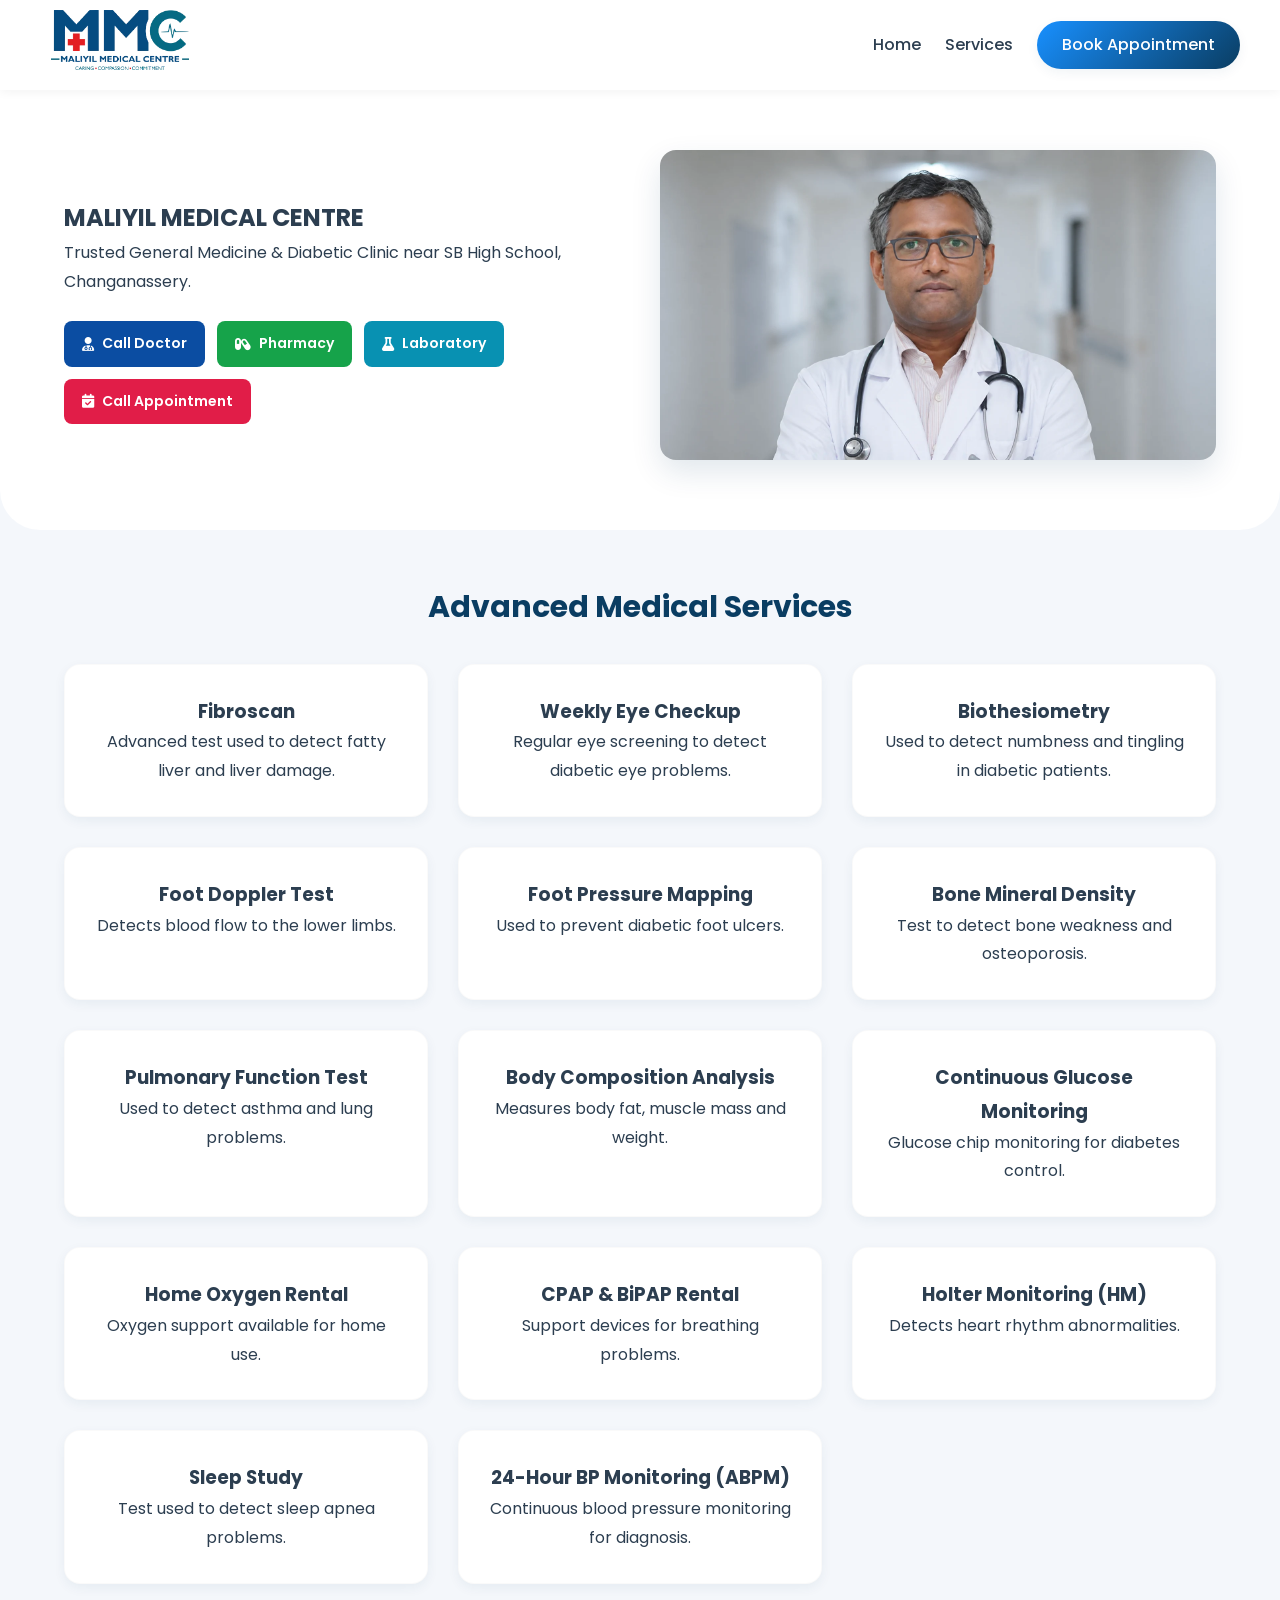
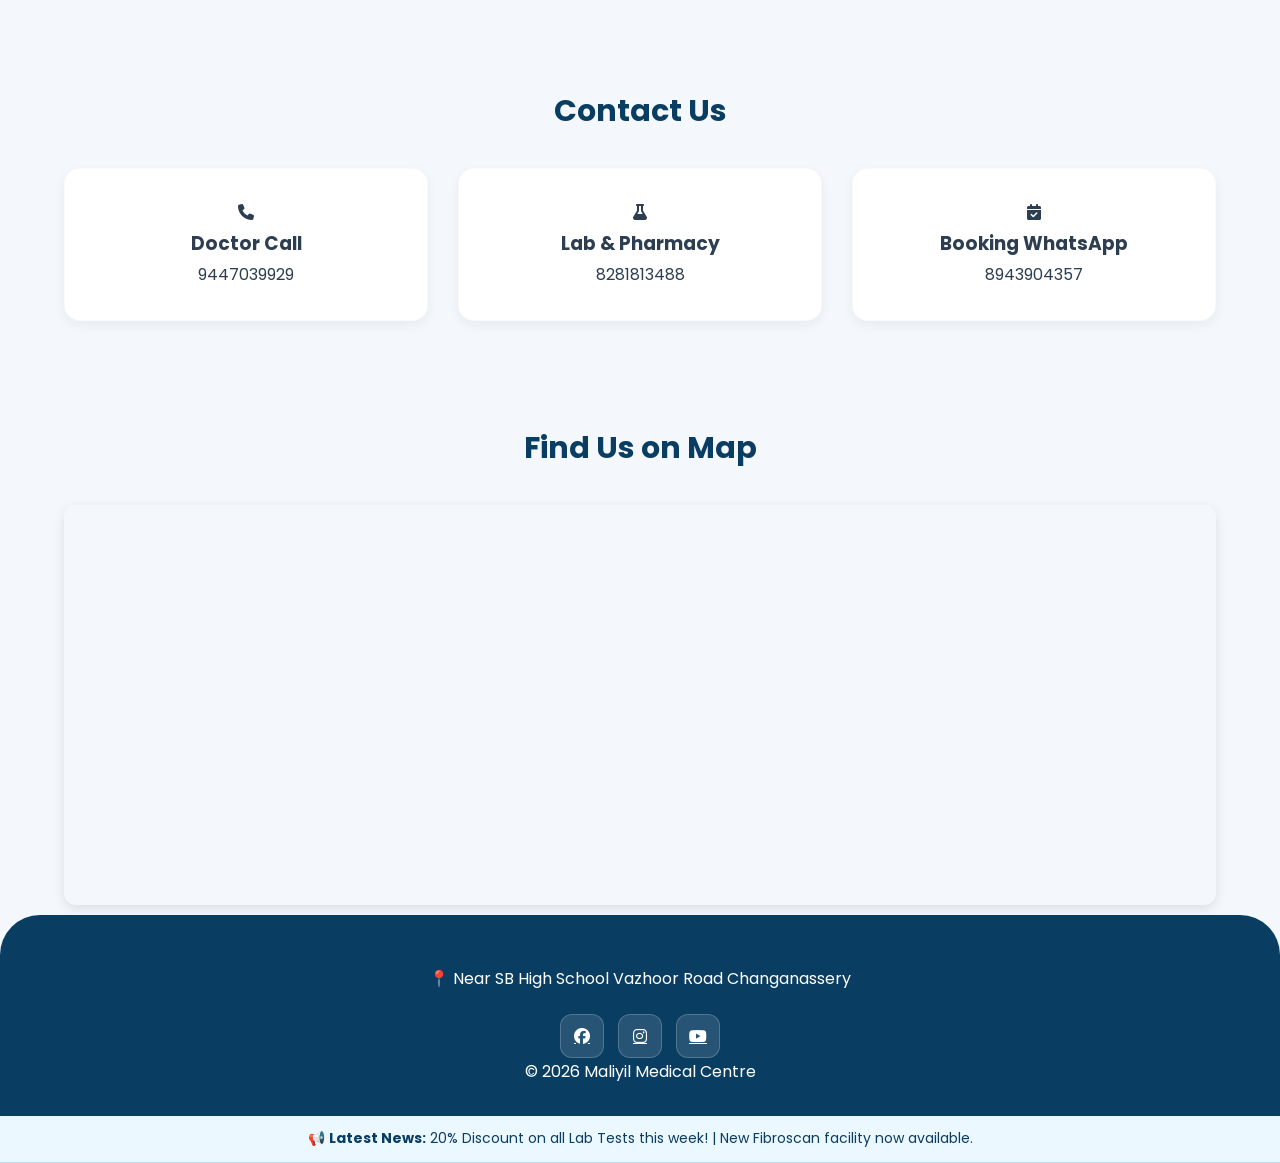
==== dev/index.html @ f308ebd1 "Deploy dev to gh-pages [skip ci]" ====
<!DOCTYPE html>
<html lang="en">

<head>

  <meta charset="UTF-8">
  <meta name="viewport" content="width=device-width, initial-scale=1.0">

  <title>Maliyil Medical Centre | Trusted Healthcare in Changanassery</title>
  <meta name="description"
    content="Maliyil Medical Centre in Changanassery offers expert medical treatments, advanced laboratory services, and a 24/7 pharmacy. Quality healthcare since 1991.">
  <meta name="keywords"
    content="Maliyil Medical Centre, Hospital in Changanassery, Lab services Kottayam, 24/7 Pharmacy Kerala, Medical clinic">

  <meta property="og:type" content="website">
  <meta property="og:url" content="https://maliyilmed.in/">
  <meta property="og:title" content="Maliyil Medical Centre | Trusted Healthcare">
  <meta property="og:description"
    content="Expert medical care, advanced lab, and 24/7 pharmacy services at Maliyil Medical Centre, Changanassery.">
  <meta property="og:image" content="https://maliyilmed.in/images/og-image.jpg">
  <link rel="stylesheet" href="style.css">

  <link href="https://fonts.googleapis.com/css2?family=Poppins:wght@300;400;500;600;700&display=swap" rel="stylesheet">

  <link rel="stylesheet" href="https://cdnjs.cloudflare.com/ajax/libs/font-awesome/6.5.0/css/all.min.css">
  <link rel="icon" type="image/png" href="images/favicon.png">
</head>

<body>

  <!-- HEADER -->

  <header class="header">

    <div class="container header-container">

      <!-- LOGO -->

      <div class="logo">
        <img src="images/logo.webp" alt="Maliyil Medical Centre" width="160" height="60">
      </div>

      <!-- MOBILE MENU BUTTON -->

      <div class="menu-toggle" id="menu-toggle">

        <i class="fa-solid fa-bars"></i>

      </div>

      <!-- NAVIGATION -->

      <nav class="nav" id="nav-menu">

        <a href="index.html">Home</a>

        <a href="services.html">Services</a>

        <a href="contact.html" class="btn-main">
          Book Appointment
        </a>

      </nav>

    </div>

  </header>



  <!-- HERO SECTION -->

  <section class="hero">

    <div class="container hero-grid">

      <div>

        <h1>
          MALIYIL MEDICAL CENTRE
        </h1>

        <p>
          Trusted General Medicine & Diabetic Clinic
          near SB High School, Changanassery.
        </p>

        <div class="hero-buttons">

          <a href="tel:9447039929" class="call-btn doctor">
            <i class="fa-solid fa-user-doctor"></i>
            Call Doctor
          </a>

          <a href="tel:8281813488" class="call-btn pharmacy">
            <i class="fa-solid fa-capsules"></i>
            Pharmacy
          </a>

          <a href="tel:8281813488" class="call-btn lab">
            <i class="fa-solid fa-flask"></i>
            Laboratory
          </a>

          <a href="tel:8943904357" class="call-btn appointment">

            <i class="fa-solid fa-calendar-check"></i>
            Call Appointment

          </a>


        </div>

      </div>

      <div>

        <img src="images/doctor.webp" alt="Doctor Consultation">

      </div>

    </div>

  </section>



  <!-- TITLE -->

  <section class="services">

    <div class="container">

      <h2 class="section-title">

        Advanced Medical Services

      </h2>



      <div class="services-grid">

        <!-- Fibroscan -->

        <div class="service-card">

          <h3>Fibroscan</h3>

          <p>

            Advanced test used to detect
            fatty liver and liver damage.

          </p>

        </div>



        <!-- Eye Check -->

        <div class="service-card">

          <h3>Weekly Eye Checkup</h3>

          <p>

            Regular eye screening to
            detect diabetic eye problems.

          </p>

        </div>



        <!-- Biothesiometry -->

        <div class="service-card">

          <h3>Biothesiometry</h3>

          <p>

            Used to detect numbness
            and tingling in diabetic patients.

          </p>

        </div>



        <!-- Foot Doppler -->

        <div class="service-card">

          <h3>Foot Doppler Test</h3>

          <p>

            Detects blood flow to the
            lower limbs.

          </p>

        </div>



        <!-- Foot Pressure -->

        <div class="service-card">

          <h3>Foot Pressure Mapping</h3>

          <p>

            Used to prevent diabetic
            foot ulcers.

          </p>

        </div>



        <!-- Bone -->

        <div class="service-card">

          <h3>Bone Mineral Density</h3>

          <p>

            Test to detect bone weakness
            and osteoporosis.

          </p>

        </div>



        <!-- Pulmonary -->

        <div class="service-card">

          <h3>Pulmonary Function Test</h3>

          <p>

            Used to detect asthma
            and lung problems.

          </p>

        </div>



        <!-- Body Composition -->

        <div class="service-card">

          <h3>Body Composition Analysis</h3>

          <p>

            Measures body fat,
            muscle mass and weight.

          </p>

        </div>



        <!-- CGM -->

        <div class="service-card">

          <h3>Continuous Glucose Monitoring</h3>

          <p>

            Glucose chip monitoring
            for diabetes control.

          </p>

        </div>



        <!-- Oxygen -->

        <div class="service-card">

          <h3>Home Oxygen Rental</h3>

          <p>

            Oxygen support available
            for home use.

          </p>

        </div>



        <!-- CPAP -->

        <div class="service-card">

          <h3>CPAP & BiPAP Rental</h3>

          <p>

            Support devices for
            breathing problems.

          </p>

        </div>



        <!-- Holter -->

        <div class="service-card">

          <h3>Holter Monitoring (HM)</h3>

          <p>

            Detects heart rhythm
            abnormalities.

          </p>

        </div>



        <!-- Sleep Study -->

        <div class="service-card">

          <h3>Sleep Study</h3>

          <p>

            Test used to detect
            sleep apnea problems.

          </p>

        </div>



        <!-- ABPM -->

        <div class="service-card">

          <h3>24-Hour BP Monitoring (ABPM)</h3>

          <p>

            Continuous blood pressure
            monitoring for diagnosis.

          </p>

        </div>



      </div>

    </div>

  </section>


  <!-- CONTACT QUICK -->

  <section class="contact">

    <div class="container">

      <h2 class="section-title">

        Contact Us

      </h2>

      <div class="contact-grid">

        <div class="contact-card">

          <i class="fa-solid fa-phone"></i>

          <h3>Doctor Call</h3>

          <p>

            9447039929

          </p>

        </div>



        <div class="contact-card">

          <i class="fa-solid fa-flask"></i>

          <h3>Lab & Pharmacy</h3>

          <p>

            8281813488

          </p>

        </div>



        <div class="contact-card">

          <i class="fa-solid fa-calendar-check"></i>

          <h3>Booking WhatsApp</h3>

          <p>

            8943904357

          </p>

        </div>

      </div>

      <div style="margin-top:50px;">

        <h2 class="section-title">Find Us on Map</h2>

        <iframe
          src="https://www.google.com/maps/embed?pb=!1m14!1m8!1m3!1d1099.1282181165736!2d76.5483012987372!3d9.453321953961831!3m2!1i1024!2i768!4f13.1!3m3!1m2!1s0x3b0625fd7ff3248b%3A0x5011b2dc73ebc284!2sMaliyil%20Medical%20centre!5e1!3m2!1sen!2sin!4v1778557813801!5m2!1sen!2sin"
          width="100%" height="400" style="border:0; border-radius: 12px; box-shadow: 0 4px 12px rgba(0,0,0,0.1);"
          allowfullscreen="" loading="lazy"></iframe>

      </div>

    </div>

  </section>



  <!-- FOOTER -->

  <footer class="footer">

    <div class="container">

      <p>

        📍 Near SB High School
        Vazhoor Road
        Changanassery

      </p>



      <div class="footer-social">

        <a href="#">
          <i class="fab fa-facebook"></i>
        </a>

        <a href="#">
          <i class="fab fa-instagram"></i>
        </a>

        <a href="#">
          <i class="fab fa-youtube"></i>
        </a>

      </div>



      <p>

        © 2026 Maliyil Medical Centre

      </p>

    </div>

  </footer>

  <div class="news-ticker">
    <p>📢 <b>Latest News:</b> 20% Discount on all Lab Tests this week! | New Fibroscan facility now available.</p>
  </div>
  <script src="script.js"></script></body>

</html>
---- dev/style.css ----
/* ============================================================
   Maliyil Medical Centre - Professional Clean CSS
   Developed by: Max Efex (Aneesh K Rajeev)
   ============================================================ */

/* 1. RESET & VARIABLES */
:root {
  --primary-blue: #0A3D62;
  /* Deep Premium Navy */
  --accent-blue: #1890FF;
  /* Bright Medical Blue */
  --bg-light: #F4F7FB;
  --text-main: #2C3E50;
  --text-muted: #576574;
  --white: #FFFFFF;
  --shadow-sm: 0 4px 12px rgba(10, 61, 98, 0.06);
  --shadow-lg: 0 12px 30px rgba(10, 61, 98, 0.12);
  --radius: 16px;
  --transition: all 0.3s ease;
}

* {
  margin: 0;
  padding: 0;
  box-sizing: border-box;
  font-family: 'Poppins', sans-serif;
}

body {
  background: var(--bg-light);
  color: var(--text-main);
  font-size: 16px;
  line-height: 1.8;
  overflow-x: hidden;
}

.container {
  width: 90%;
  max-width: 1200px;
  margin: auto;
}

/* 2. NEWS TICKER (For Weekly Updates) */
.news-ticker {
  background: #EBF8FF;
  color: var(--primary-blue);
  padding: 10px 0;
  font-size: 14px;
  border-bottom: 1px solid #BEE3F8;
  overflow: hidden;
  text-align: center;
}

.news-ticker p {
  display: inline-block;
  white-space: nowrap;
  animation: ticker 25s linear infinite;
}

@keyframes ticker {
  0% {
    transform: translateX(100%);
  }

  100% {
    transform: translateX(-100%);
  }
}

/* 3. HEADER & NAVIGATION */
.header {
  height: 90px;
  min-height: 90px;
  /* CLS തടയാൻ */
  display: flex;
  align-items: center;
  background: #fff;
  box-shadow: 0 2px 10px rgba(0, 0, 0, 0.05);
  position: sticky;
  top: 0;
  z-index: 1000;
}

.header-container {
  display: flex;
  justify-content: space-between;
  align-items: center;
  width: 100%;
}

.logo img {
  height: 60px;
  width: 160px;
  /* Speed സ്കോറിനായി ഫിക്സ്ഡ് ആക്കി */
  object-fit: contain;
}

.nav {
  display: flex;
  align-items: center;
}

.nav a {
  margin-left: 24px;
  text-decoration: none;
  color: var(--text-main);
  font-weight: 500;
  transition: var(--transition);
}

.nav a:hover {
  color: var(--accent-blue);
}

.menu-toggle {
  display: none;
  font-size: 28px;
  cursor: pointer;
  color: var(--primary-blue);
  position: relative;
  z-index: 1001;
}

/* 4. BUTTONS & HERO SECTION */
.btn-main {
  background: linear-gradient(135deg, var(--accent-blue), var(--primary-blue));
  color: var(--white) !important;
  padding: 10px 25px;
  border-radius: 50px;
  font-weight: 600;
  text-decoration: none;
  margin-left: 20px;
  box-shadow: var(--shadow-sm);
  transition: var(--transition);
}

.hero {
  padding: 60px 0;
  background: var(--white);
  border-bottom-left-radius: 40px;
  border-bottom-right-radius: 40px;
}

.hero-grid {
  display: grid;
  grid-template-columns: 1fr 1fr;
  align-items: center;
  gap: 40px;
}

.hero-buttons {
  display: flex;
  flex-wrap: wrap;
  gap: 12px;
  margin-top: 25px;
}

.call-btn {
  padding: 10px 18px;
  font-size: 14px;
  border-radius: 8px;
  color: white;
  font-weight: 600;
  text-decoration: none;
  display: flex;
  align-items: center;
  justify-content: center;
  gap: 8px;
  width: auto;
  transition: var(--transition);
}

.doctor {
  background: #0b4da2;
}

.pharmacy {
  background: #16a34a;
}

.lab {
  background: #0891b2;
}

.appointment {
  background: #e11d48;
}

.hero img {
  width: 100%;
  border-radius: var(--radius);
  box-shadow: var(--shadow-lg);
}

/* 5. CARDS & GRIDS (Services, Lab, Packages) */
.section-title {
  text-align: center;
  font-size: 30px;
  color: var(--primary-blue);
  margin: 50px 0 30px;
}

.services-grid,
.packages-grid,
.contact-grid {
  display: grid;
  grid-template-columns: repeat(auto-fit, minmax(280px, 1fr));
  gap: 30px;
  padding-bottom: 50px;
}

.service-card,
.package-card,
.contact-card {
  background: var(--white);
  padding: 30px;
  border-radius: var(--radius);
  box-shadow: var(--shadow-sm);
  text-align: center;
  transition: var(--transition);
  border: 1px solid rgba(0, 0, 0, 0.02);
}

.service-card:hover {
  transform: translateY(-5px);
  box-shadow: var(--shadow-lg);
}

.price {
  display: block;
  font-size: 20px;
  font-weight: 700;
  color: #2ecc71;
  margin: 15px 0;
}

/* 6. GALLERY (CLS FIX) */
.gallery-grid {
  display: grid;
  grid-template-columns: repeat(auto-fit, minmax(300px, 1fr));
  gap: 20px;
}

.gallery-grid img {
  width: 100%;
  aspect-ratio: 4 / 3;
  /* ലേഔട്ട് ജമ്പിംഗ് ഒഴിവാക്കാൻ */
  object-fit: cover;
  border-radius: var(--radius);
  background: #e2e8f0;
  transition: var(--transition);
}

/* 7. BOOKING FORM & WIDGET (Contact Page Fix) */
.booking-widget {
  max-width: 800px;
  margin: 40px auto;
  background: var(--white);
  padding: 35px;
  border-radius: 16px;
  box-shadow: var(--shadow-sm);
}

.form-row {
  display: grid;
  grid-template-columns: 1fr 1fr;
  gap: 20px;
  margin-bottom: 20px;
}

.contact-form input,
.contact-form select,
.contact-form textarea {
  width: 100%;
  padding: 14px;
  border: 1px solid #E2E8F0;
  border-radius: 10px;
  font-size: 15px;
  outline: none;
  background: #F8FAFC;
}

.contact-form textarea {
  grid-column: span 2;
  height: 120px;
}

.btn-submit {
  width: 100%;
  background: var(--primary-blue);
  color: #fff;
  padding: 16px;
  border: none;
  border-radius: 10px;
  font-size: 18px;
  font-weight: 600;
  cursor: pointer;
}

.slots-grid {
  display: grid;
  grid-template-columns: repeat(auto-fit, minmax(110px, 1fr));
  gap: 12px;
  margin: 30px auto 0;
  max-width: 1000px;
}

.slot-btn {
  display: inline-flex;
  align-items: center;
  justify-content: center;
  min-height: 48px;
  padding: 12px 14px;
  border-radius: 12px;
  border: 1px solid rgba(11, 77, 162, 0.18);
  background: #fff;
  color: var(--primary-blue);
  font-weight: 700;
  text-decoration: none;
  transition: var(--transition);
  box-shadow: 0 8px 20px rgba(11, 77, 162, 0.05);
}

.slot-btn:hover {
  transform: translateY(-2px);
  background: rgba(24, 144, 255, 0.1);
  border-color: var(--accent-blue);
}

.slot-btn:active {
  background: var(--accent-blue);
  color: #fff;
  border-color: transparent;
}

.footer-social {
  display: inline-flex;
  gap: 14px;
  justify-content: center;
  align-items: center;
  margin-top: 20px;
}

.footer-social a {
  width: 44px;
  height: 44px;
  display: inline-flex;
  align-items: center;
  justify-content: center;
  border-radius: 12px;
  background: rgba(255, 255, 255, 0.12);
  color: var(--white);
  border: 1px solid rgba(255, 255, 255, 0.2);
  transition: var(--transition);
}

.footer-social a:hover {
  background: var(--accent-blue);
  color: #fff;
  transform: translateY(-2px);
}

/* 8. FOOTER & FLOAT */
.footer {
  background: var(--primary-blue);
  color: var(--white);
  text-align: center;
  padding: 50px 0 30px;
  border-top-left-radius: 40px;
  border-top-right-radius: 40px;
}

.whatsapp-float {
  position: fixed;
  bottom: 25px;
  right: 25px;
  background: #25D366;
  color: white;
  width: 60px;
  height: 60px;
  display: flex;
  align-items: center;
  justify-content: center;
  border-radius: 50%;
  z-index: 2000;
  box-shadow: var(--shadow-lg);
}

/* 9. MOBILE RESPONSIVE MEDIA QUERIES */
@media (max-width: 768px) {
  .header {
    height: 80px;
    min-height: 80px;
  }

  .logo img {
    height: 50px;
    width: 130px;
  }

  .menu-toggle {
    display: block;
  }

  .nav {
    display: none;
    /* ഡിഫോൾട്ട് ആയി ഹൈഡ് ചെയ്യുന്നു */
    position: absolute;
    top: 80px;
    left: 0;
    width: 100%;
    background: #fff;
    flex-direction: column;
    padding: 20px;
    box-shadow: var(--shadow-lg);
    z-index: 1000;
  }

  .nav.active {
    display: flex !important;
  }

  .nav a {
    margin: 10px 0;
    width: 100%;
    text-align: center;
  }

  .btn-main {
    margin-left: 0;
    width: 100%;
    text-align: center;
  }

  .hero-grid {
    grid-template-columns: 1fr;
    text-align: center;
  }

  .hero-buttons {
    justify-content: center;
  }

  .call-btn {
    flex: 1 1 100%;
  }

  .form-row {
    grid-template-columns: 1fr;
  }

  .contact-form textarea {
    grid-column: span 1;
  }
}

/* ============================================================
   10. INTERACTIVE BOOKING, CANCELLATION & STAFF PORTAL STYLES
   ============================================================ */

/* Disabled Slot State */
.slot-btn.disabled {
  background: #f1f5f9 !important;
  color: #94a3b8 !important;
  border-color: #cbd5e1 !important;
  cursor: not-allowed !important;
  transform: none !important;
  box-shadow: none !important;
  pointer-events: none;
}

.slot-btn.disabled::after {
  content: ' (Booked)';
  font-size: 11px;
  font-weight: normal;
  display: block;
}

/* Tab Switching Styles */
.tab-container {
  display: flex;
  justify-content: center;
  gap: 15px;
  margin-bottom: 30px;
}

.tab-btn {
  padding: 12px 30px;
  font-size: 16px;
  font-weight: 600;
  border-radius: 50px;
  border: 1px solid #E2E8F0;
  background: var(--white);
  color: var(--text-main);
  cursor: pointer;
  transition: var(--transition);
}

.tab-btn.active {
  background: var(--primary-blue);
  color: var(--white);
  border-color: var(--primary-blue);
}

.tab-content {
  display: none;
}

.tab-content.active {
  display: block;
}

/* Loading Spinner */
.spinner-container {
  display: flex;
  flex-direction: column;
  align-items: center;
  justify-content: center;
  padding: 30px;
  gap: 12px;
}

.spinner {
  width: 40px;
  height: 40px;
  border: 4px solid rgba(10, 61, 98, 0.1);
  border-left-color: var(--primary-blue);
  border-radius: 50%;
  animation: spin 1s linear infinite;
}

@keyframes spin {
  to { transform: rotate(360deg); }
}

/* Staff Portal Specific Dashboard */
.staff-auth-container {
  max-width: 400px;
  margin: 100px auto;
  background: var(--white);
  padding: 40px;
  border-radius: var(--radius);
  box-shadow: var(--shadow-lg);
  text-align: center;
}

.staff-auth-container h2 {
  color: var(--primary-blue);
  margin-bottom: 20px;
}

.staff-auth-container input {
  width: 100%;
  padding: 14px;
  margin-bottom: 20px;
  border: 1px solid #E2E8F0;
  border-radius: 10px;
  font-size: 16px;
  text-align: center;
  outline: none;
}

.staff-dashboard {
  display: none;
}

.staff-dashboard.active {
  display: block;
}

.staff-slot-card {
  display: flex;
  flex-direction: column;
  justify-content: space-between;
  align-items: center;
  background: var(--white);
  padding: 20px;
  border-radius: var(--radius);
  box-shadow: var(--shadow-sm);
  border: 1px solid rgba(0,0,0,0.05);
  transition: var(--transition);
}

.staff-slot-card.free {
  border-left: 5px solid #2ecc71;
}

.staff-slot-card.booked {
  border-left: 5px solid #e74c3c;
}

.staff-slot-card.staff-booked {
  border-left: 5px solid #3498db;
}

.staff-slot-header {
  display: flex;
  justify-content: space-between;
  width: 100%;
  margin-bottom: 10px;
}

.staff-slot-time {
  font-weight: 700;
  font-size: 18px;
  color: var(--primary-blue);
}

.staff-slot-badge {
  padding: 3px 10px;
  border-radius: 20px;
  font-size: 12px;
  font-weight: 600;
  text-transform: uppercase;
}

.staff-slot-badge.free {
  background: rgba(46, 204, 113, 0.1);
  color: #27ae60;
}

.staff-slot-badge.booked {
  background: rgba(231, 76, 60, 0.1);
  color: #c0392b;
}

.staff-slot-badge.staff-booked {
  background: rgba(52, 152, 219, 0.1);
  color: #2980b9;
}

.staff-patient-info {
  width: 100%;
  text-align: left;
  margin: 10px 0;
  font-size: 14px;
  color: var(--text-muted);
}

.staff-patient-info strong {
  color: var(--text-main);
}

.btn-staff-action {
  width: 100%;
  padding: 10px;
  border: none;
  border-radius: 8px;
  font-weight: 600;
  cursor: pointer;
  transition: var(--transition);
  margin-top: 10px;
}

.btn-staff-action.book {
  background: #2ecc71;
  color: var(--white);
}

.btn-staff-action.book:hover {
  background: #27ae60;
}

.btn-staff-action.cancel {
  background: #e74c3c;
  color: var(--white);
}

.btn-staff-action.cancel:hover {
  background: #c0392b;
}

/* Modal Popup */
.modal-overlay {
  display: none;
  position: fixed;
  top: 0; left: 0; width: 100%; height: 100%;
  background: rgba(0,0,0,0.5);
  align-items: center;
  justify-content: center;
  z-index: 3000;
}

.modal-overlay.active {
  display: flex;
}

.modal-content {
  background: var(--white);
  padding: 30px;
  border-radius: var(--radius);
  max-width: 500px;
  width: 90%;
  position: relative;
  box-shadow: var(--shadow-lg);
}

.modal-close {
  position: absolute;
  top: 15px; right: 15px;
  font-size: 20px;
  cursor: pointer;
  color: var(--text-muted);
}
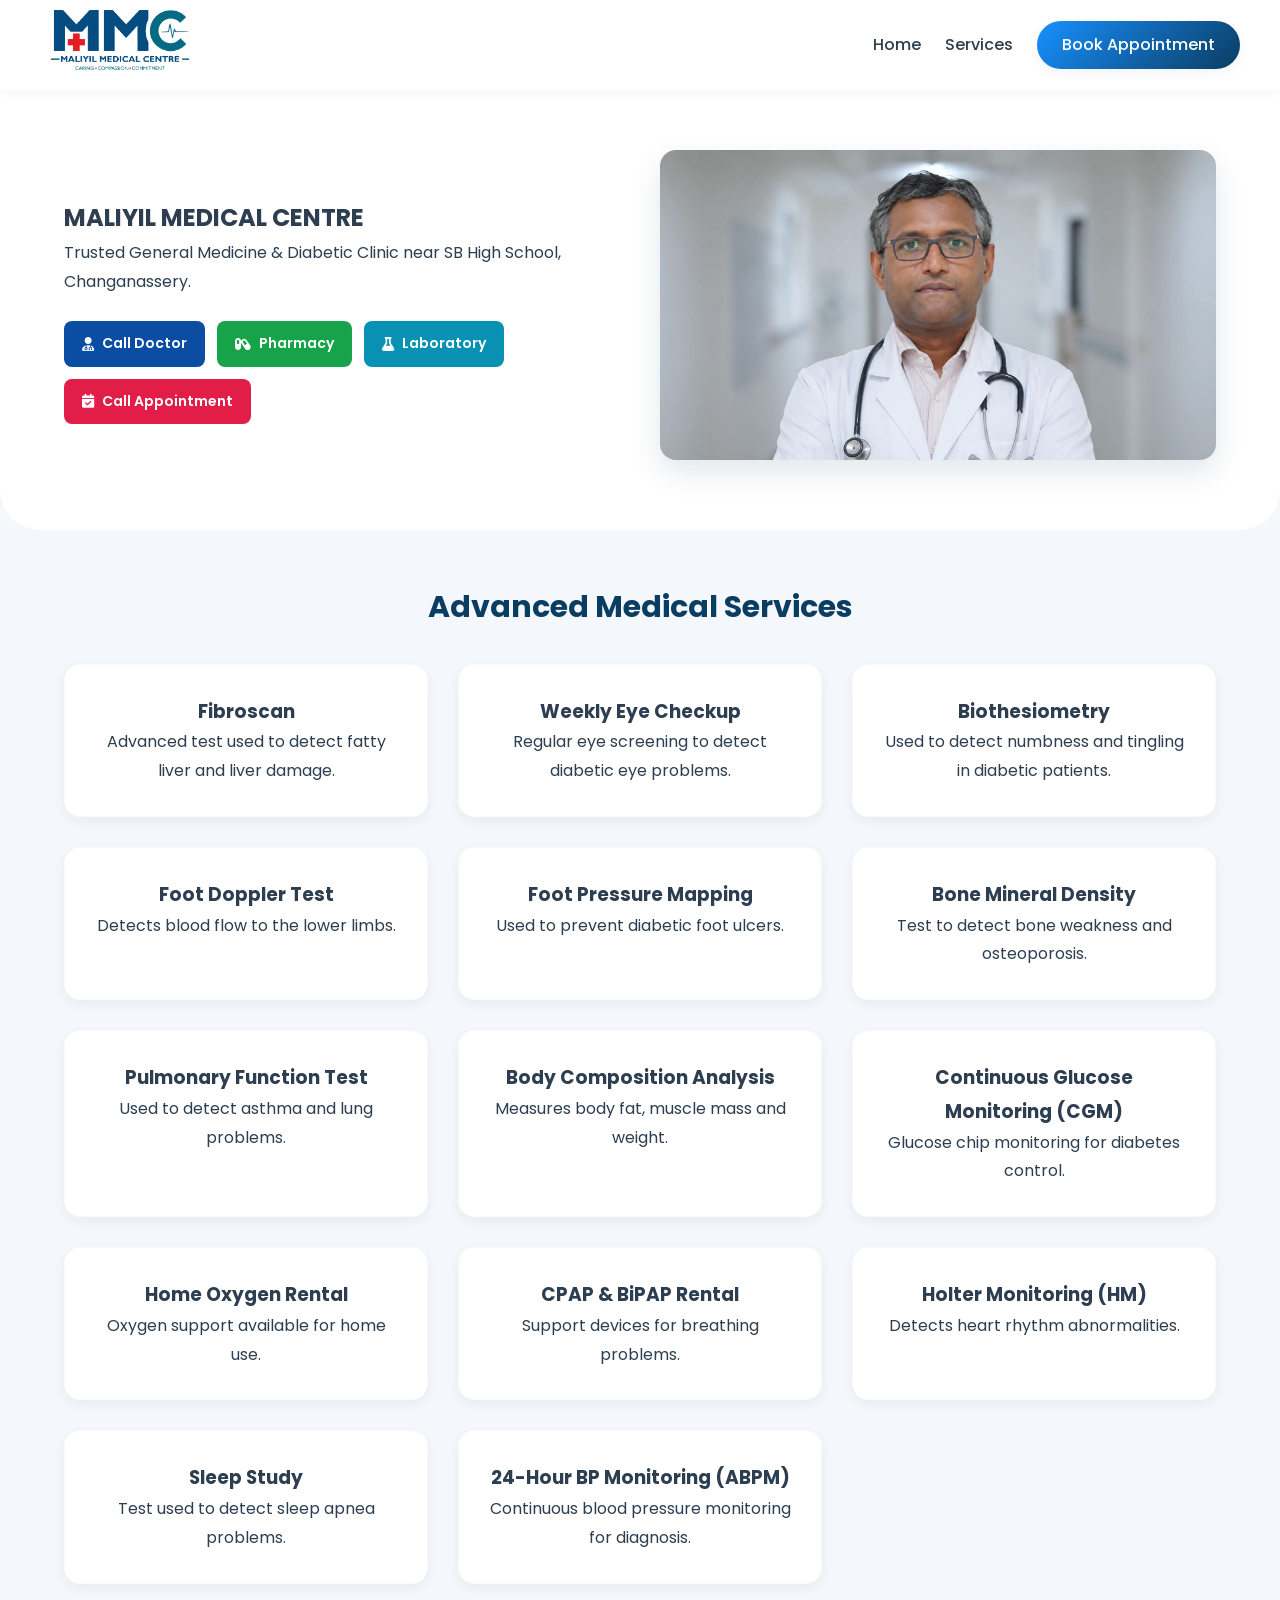
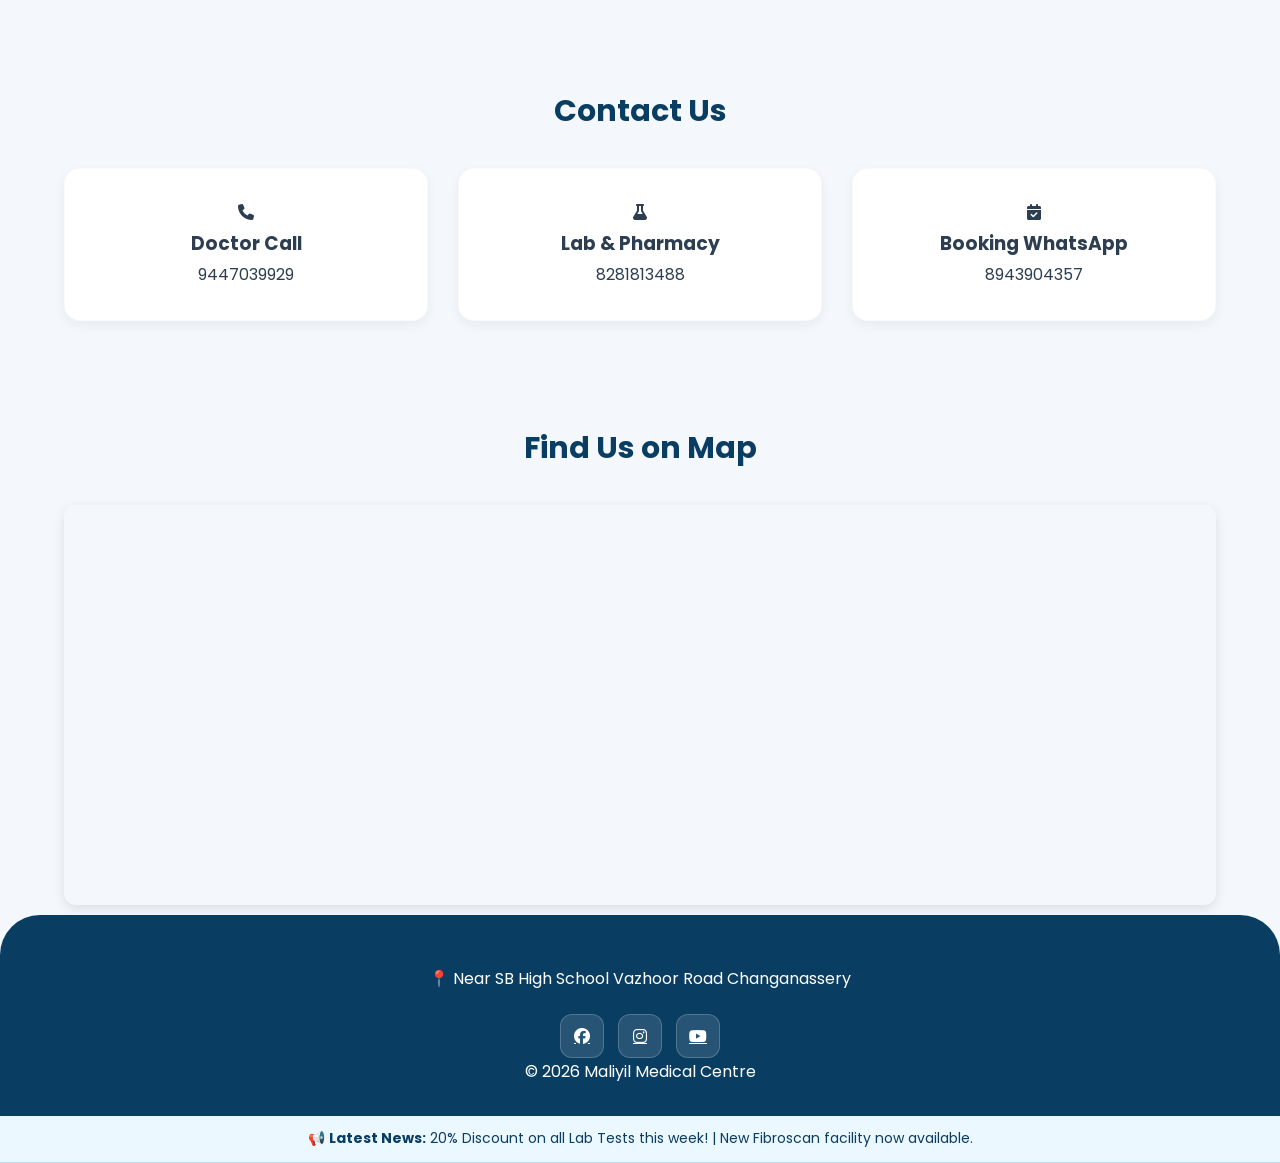
==== commit 10927459: "Deploy dev to gh-pages [skip ci]" ====
--- a/dev/index.html
+++ b/dev/index.html
@@ -282,7 +282,7 @@
 
         <div class="service-card">
 
-          <h3>Continuous Glucose Monitoring</h3>
+          <h3>Continuous Glucose Monitoring (CGM)</h3>
 
           <p>
 
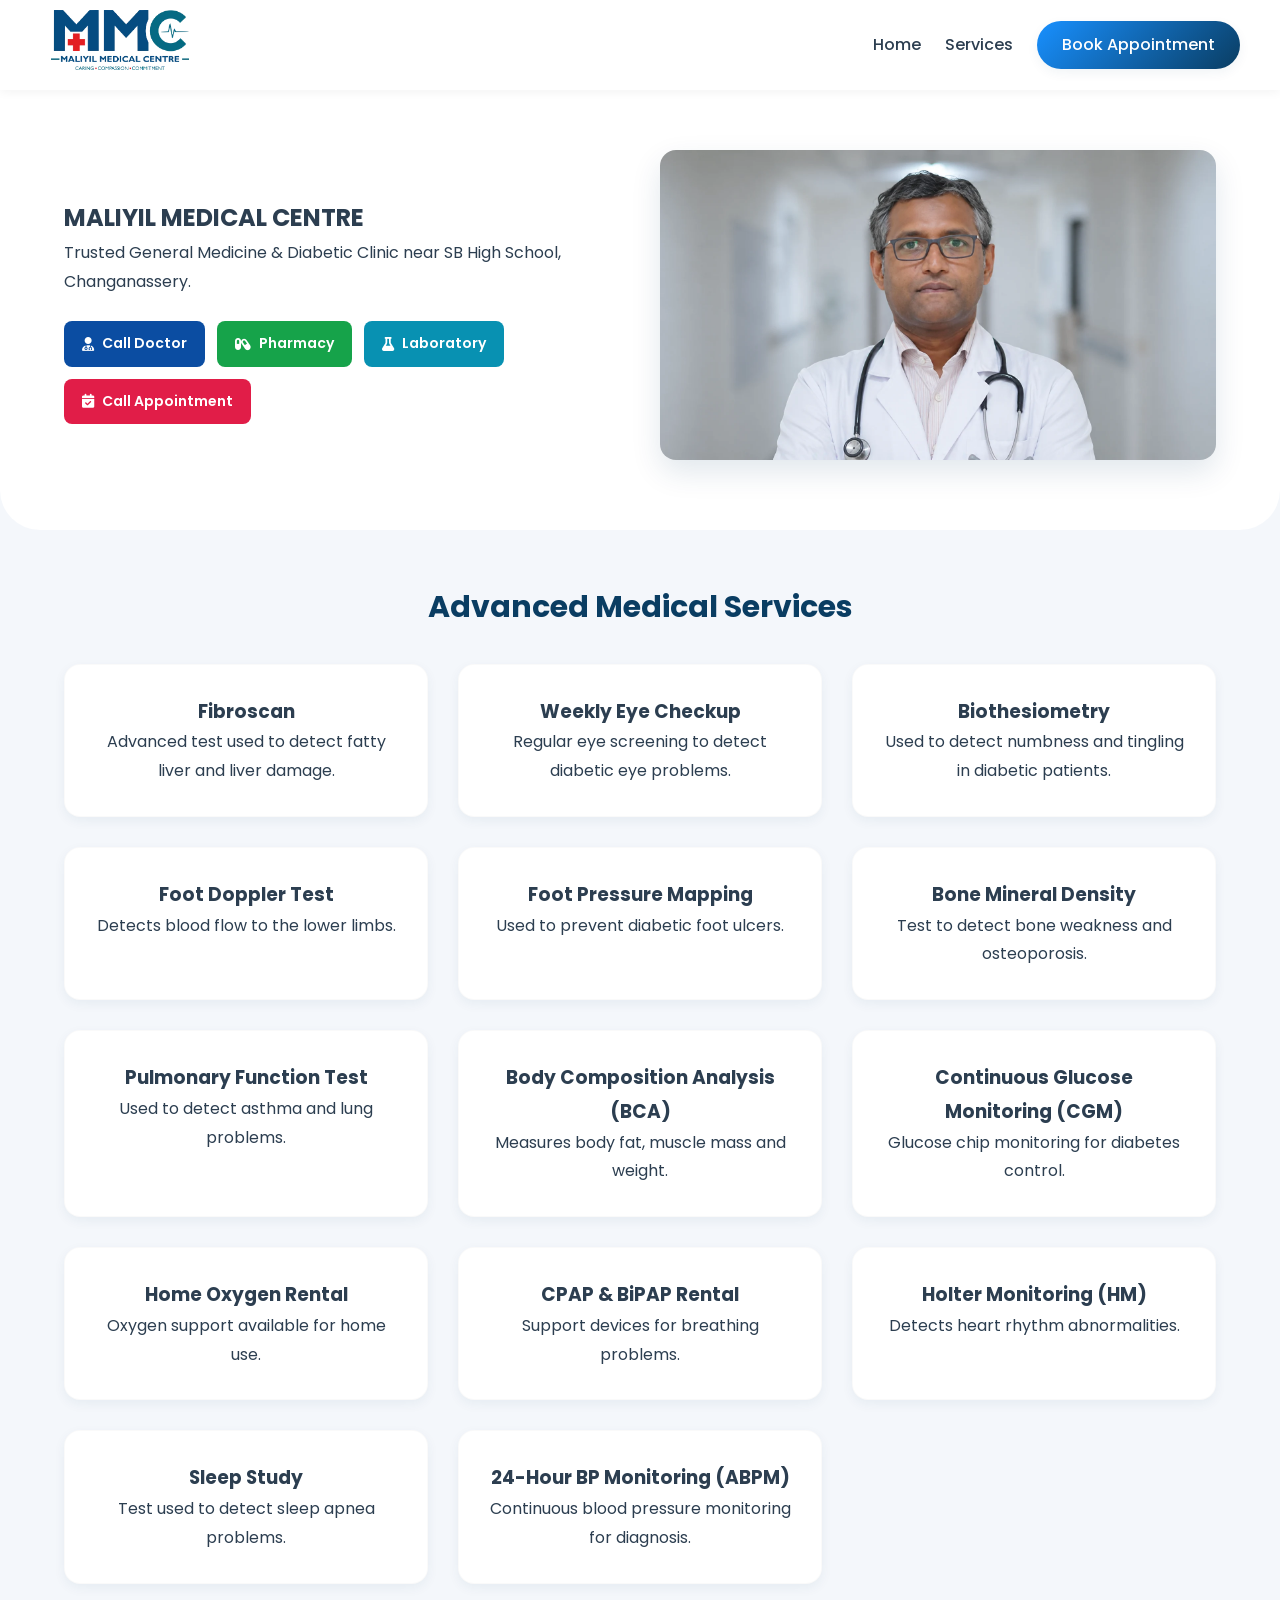
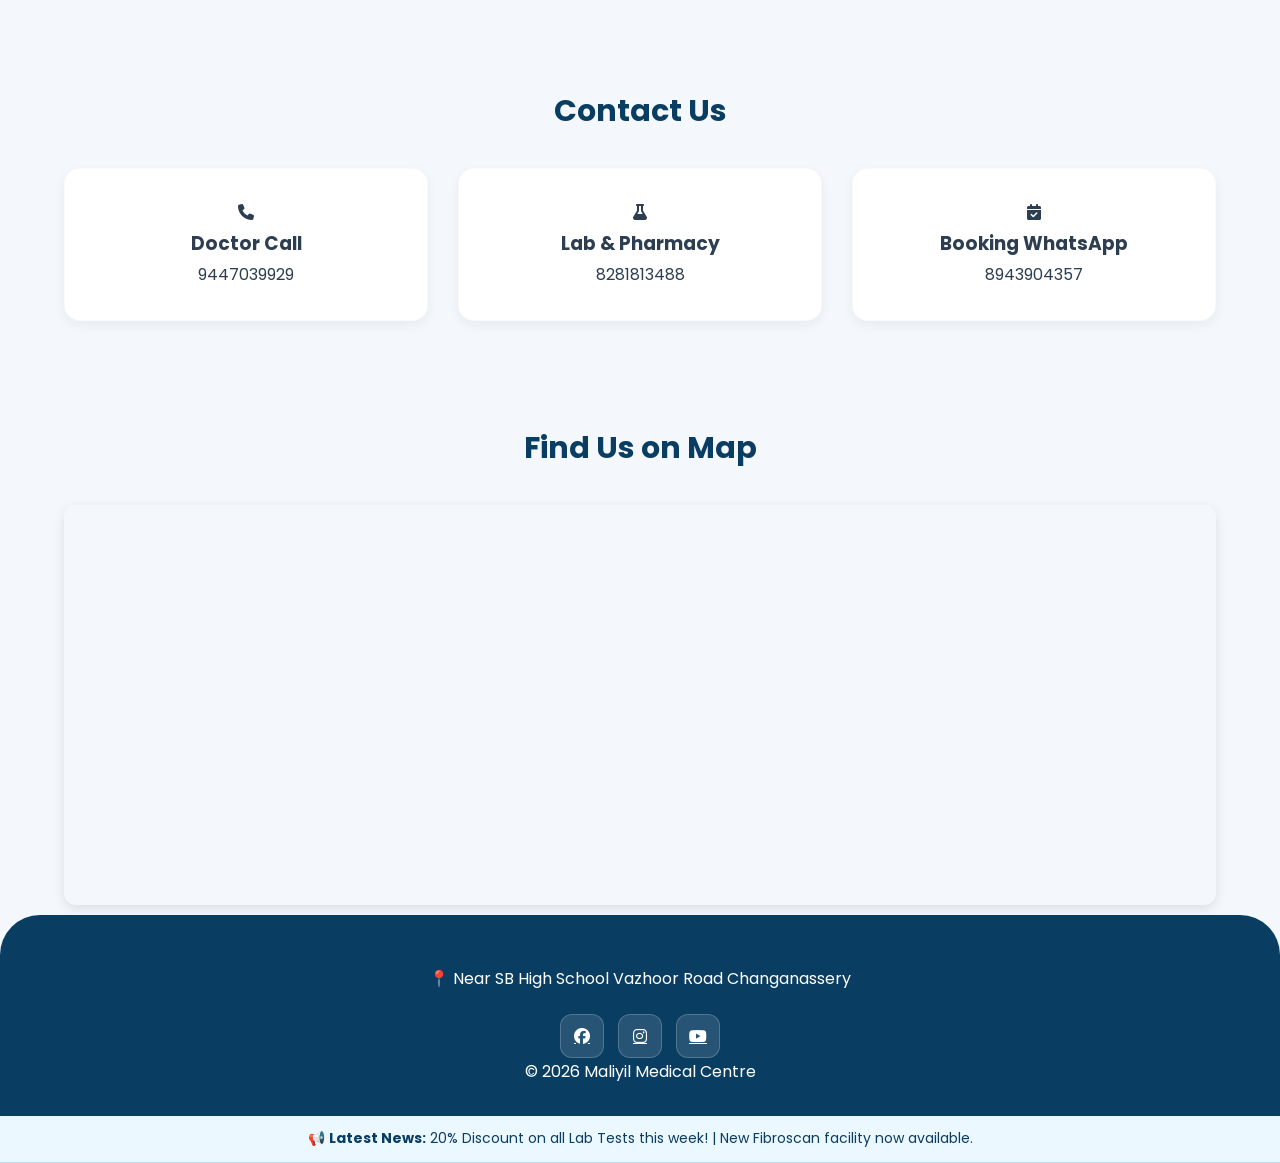
==== commit be9a0fd5: "Deploy dev to gh-pages [skip ci]" ====
--- a/dev/index.html
+++ b/dev/index.html
@@ -265,7 +265,7 @@
 
         <div class="service-card">
 
-          <h3>Body Composition Analysis</h3>
+          <h3>Body Composition Analysis (BCA)</h3>
 
           <p>
 
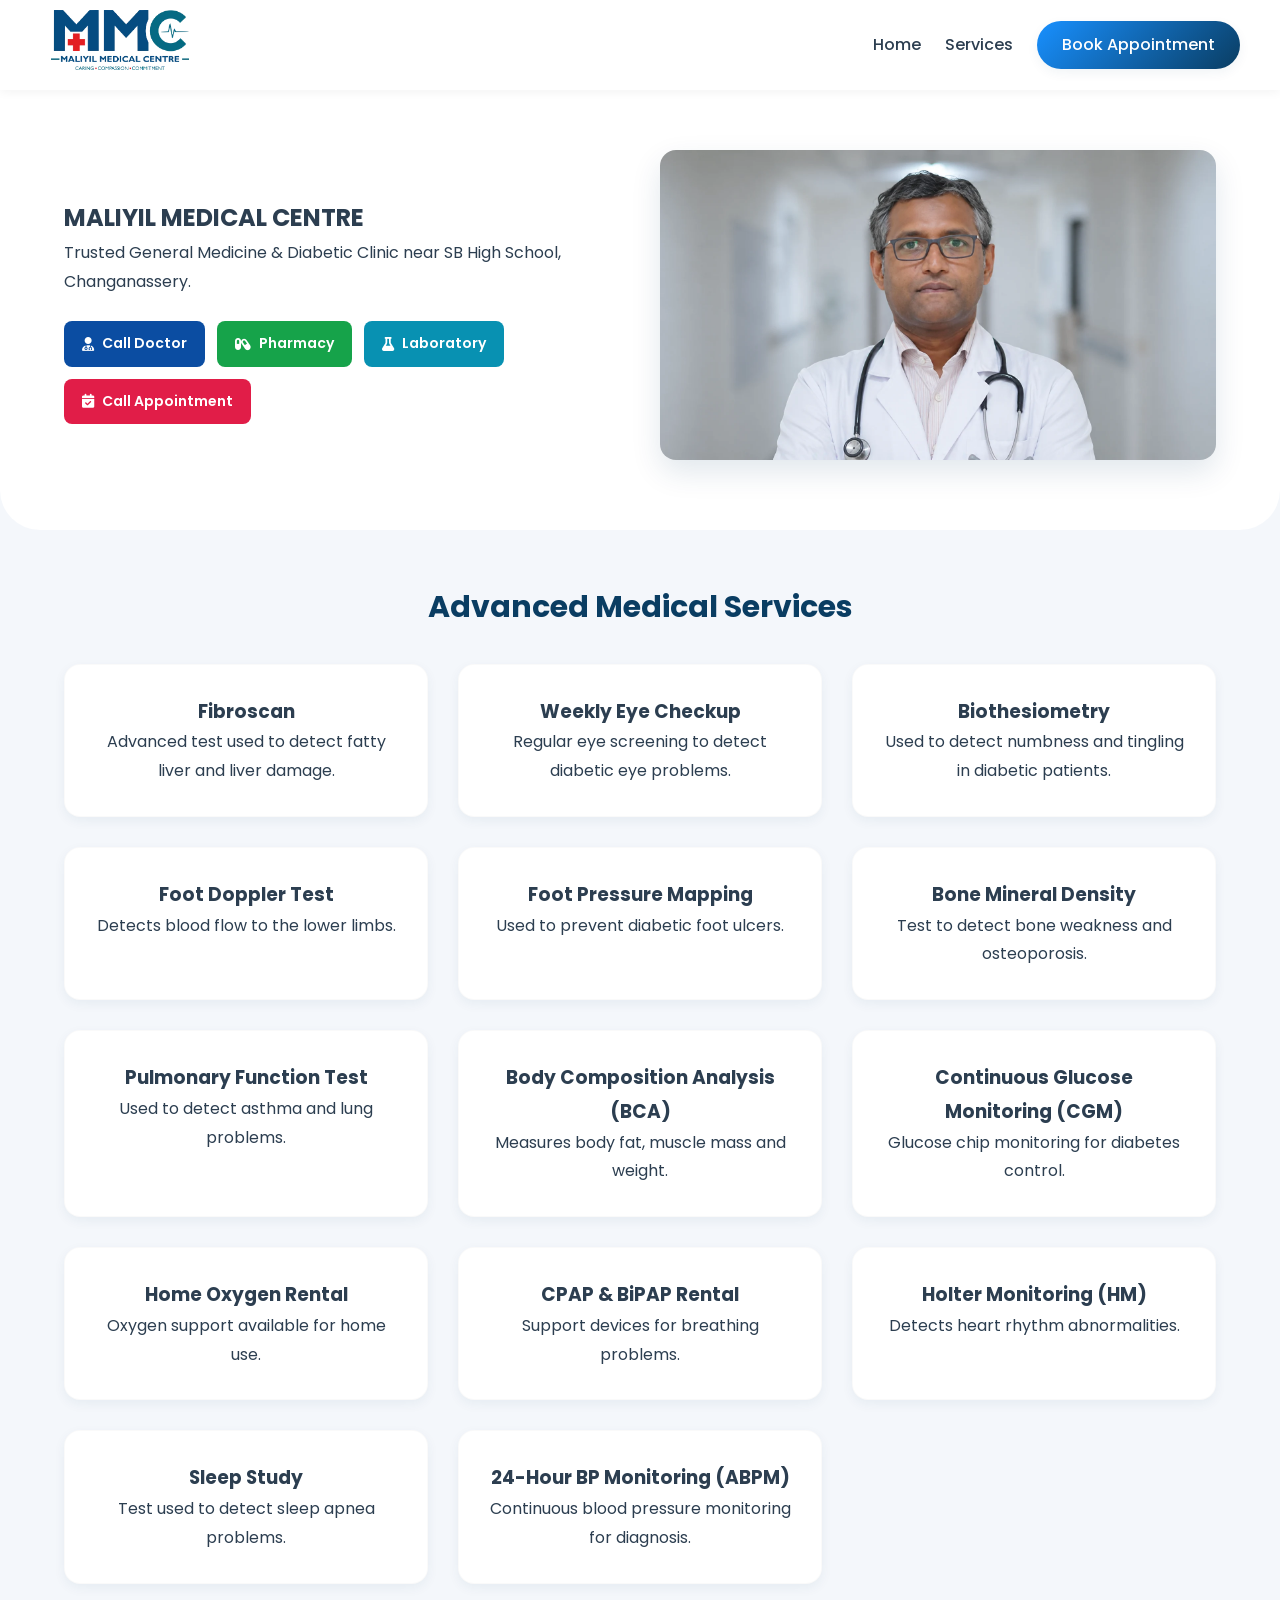
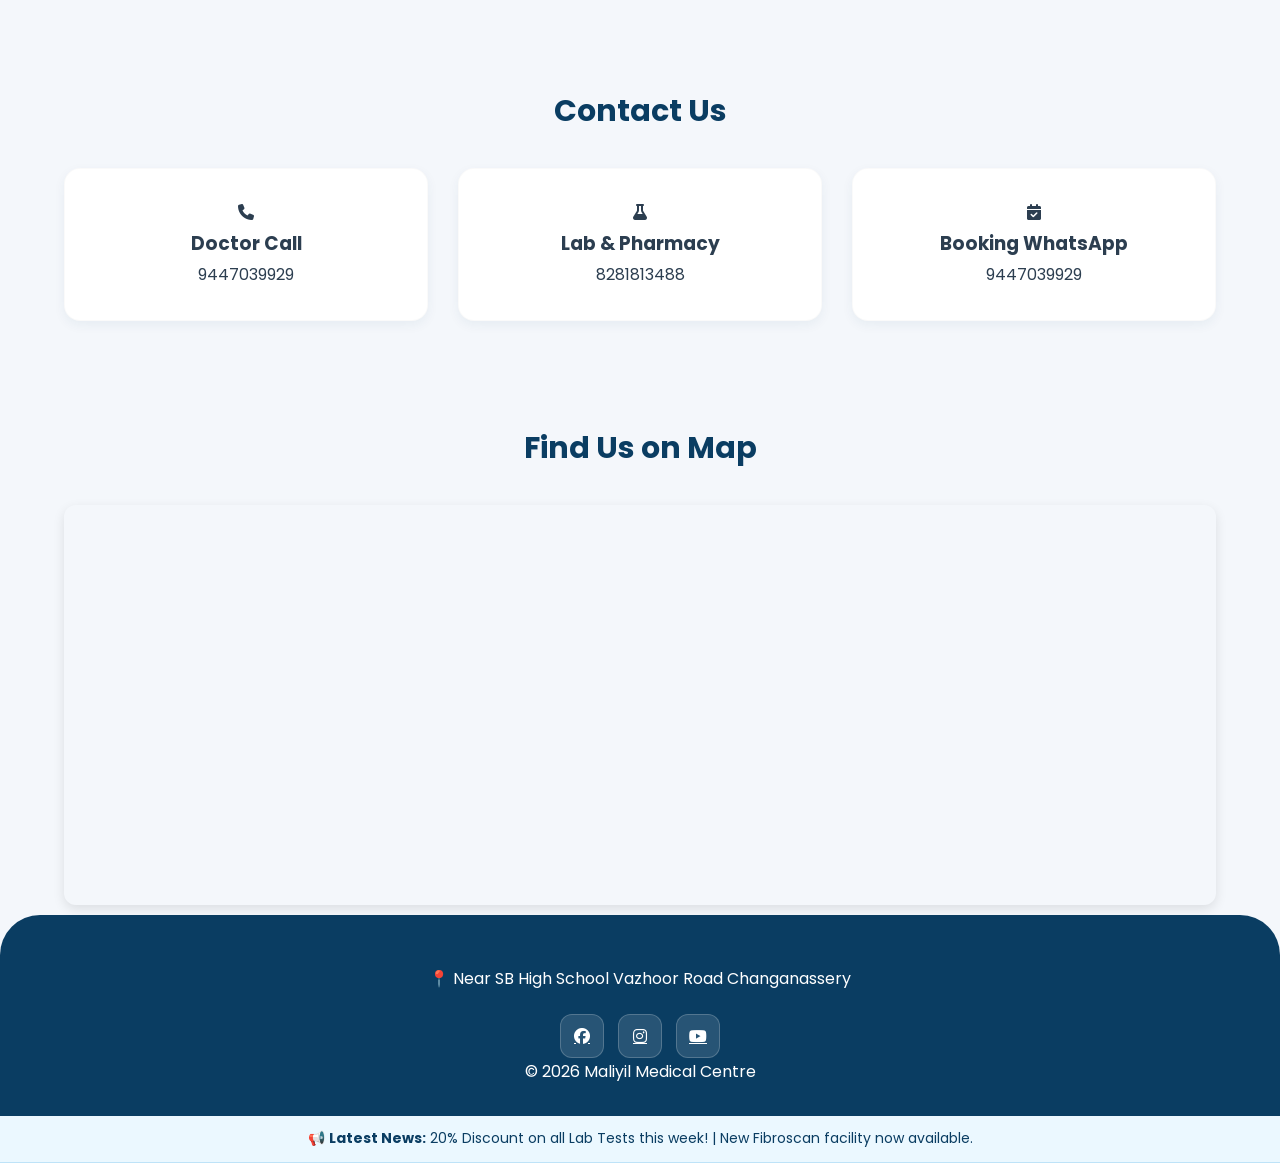
==== commit a9c79a41: "Deploy dev to gh-pages [skip ci]" ====
--- a/dev/index.html
+++ b/dev/index.html
@@ -102,7 +102,7 @@
             Laboratory
           </a>
 
-          <a href="tel:8943904357" class="call-btn appointment">
+          <a href="tel:9447039929" class="call-btn appointment">
 
             <i class="fa-solid fa-calendar-check"></i>
             Call Appointment
@@ -441,7 +441,7 @@
 
           <p>
 
-            8943904357
+            9447039929
 
           </p>
 
--- a/dev/style.css
+++ b/dev/style.css
@@ -593,6 +593,10 @@
   border-left: 5px solid #3498db;
 }
 
+.staff-slot-card.blocked {
+  border-left: 5px solid #e67e22;
+}
+
 .staff-slot-header {
   display: flex;
   justify-content: space-between;
@@ -629,6 +633,11 @@
   color: #2980b9;
 }
 
+.staff-slot-badge.blocked {
+  background: rgba(230, 126, 34, 0.1);
+  color: #d35400;
+}
+
 .staff-patient-info {
   width: 100%;
   text-align: left;
@@ -659,6 +668,15 @@
 
 .btn-staff-action.book:hover {
   background: #27ae60;
+}
+
+.btn-staff-action.block {
+  background: #e67e22;
+  color: var(--white);
+}
+
+.btn-staff-action.block:hover {
+  background: #d35400;
 }
 
 .btn-staff-action.cancel {
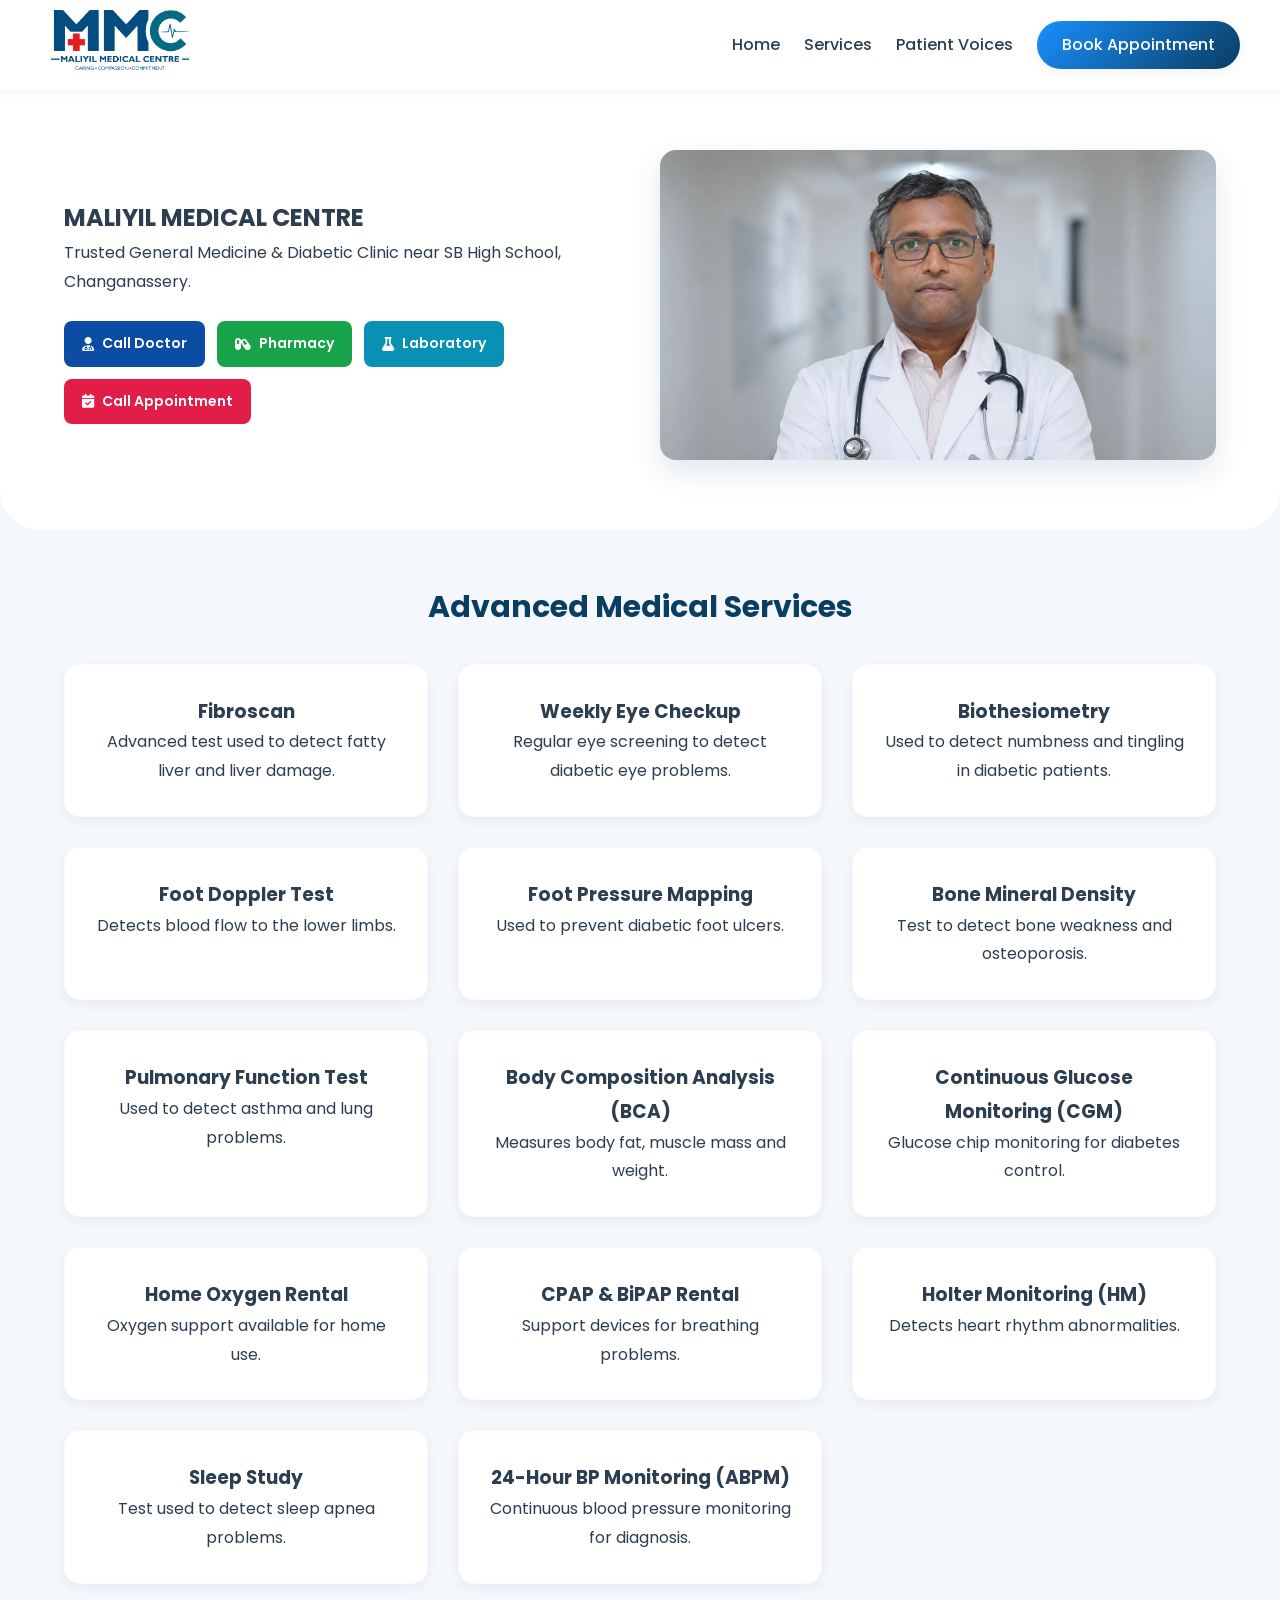
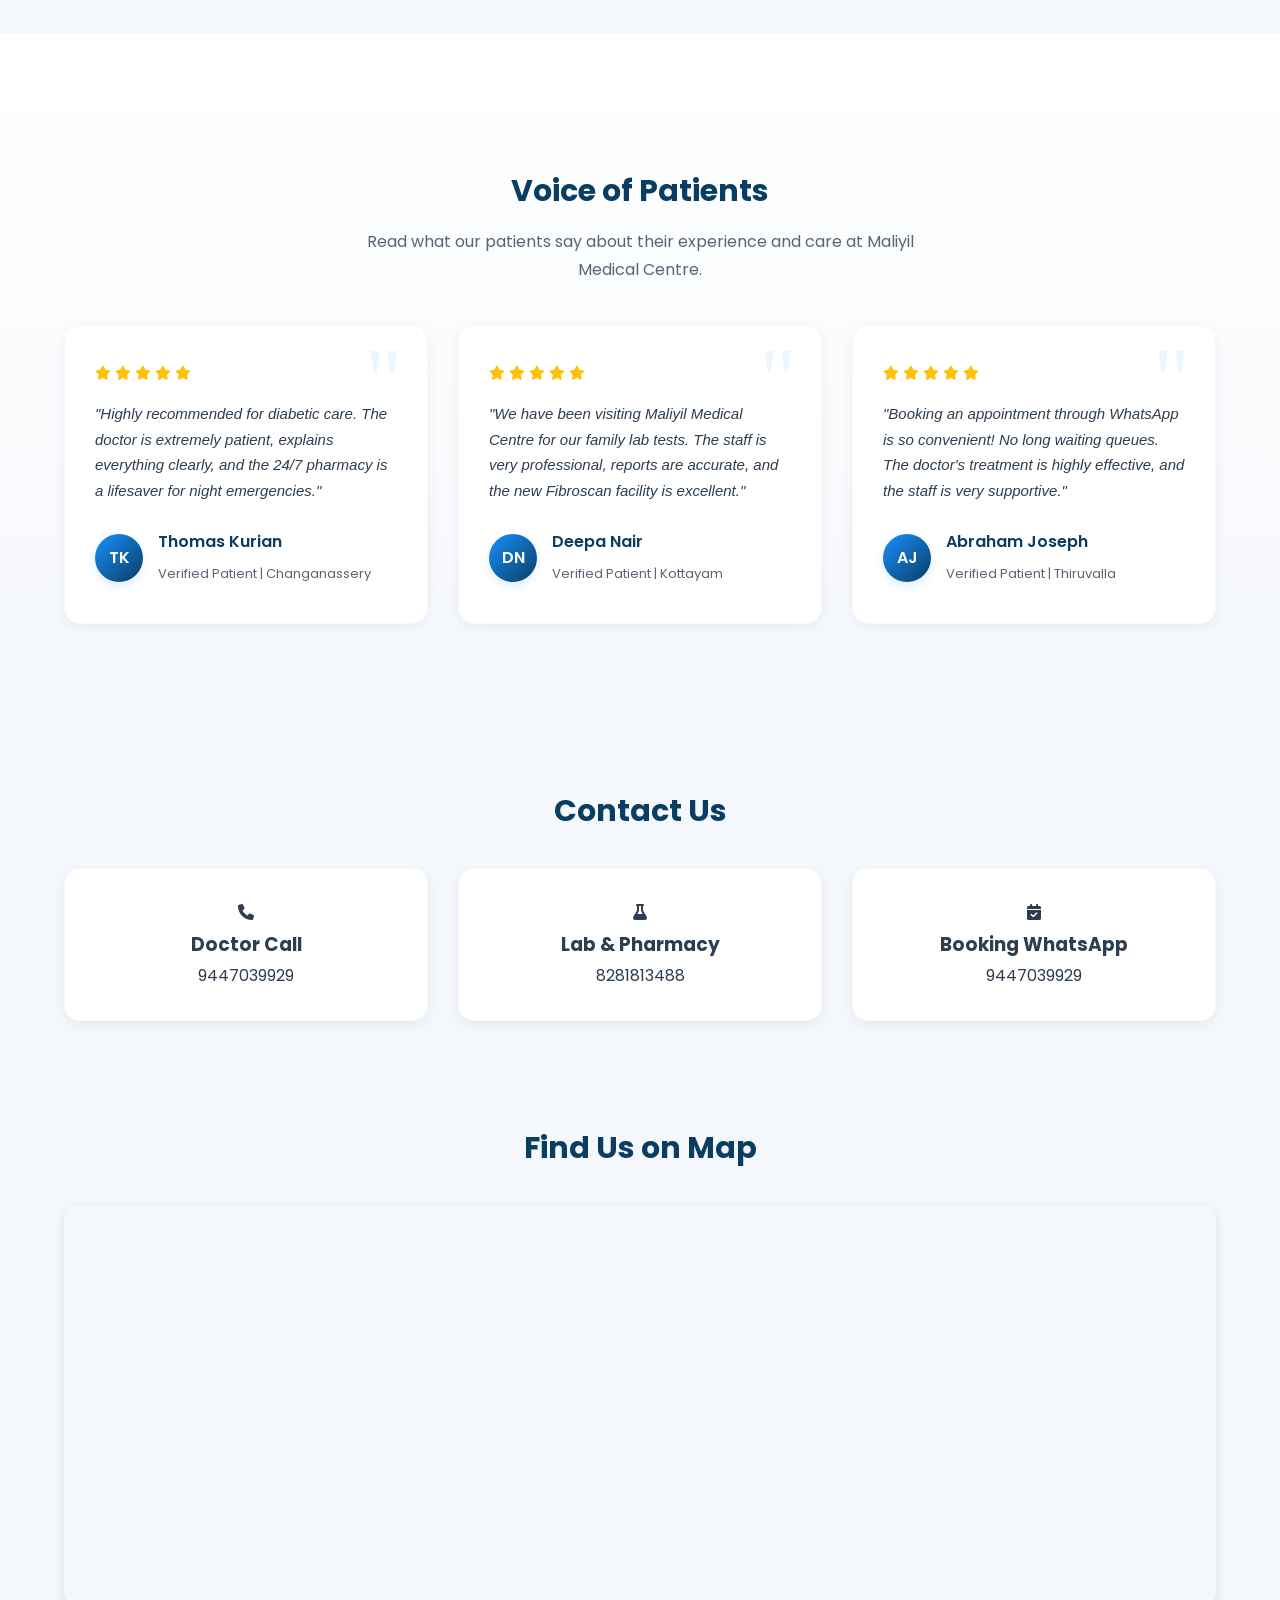
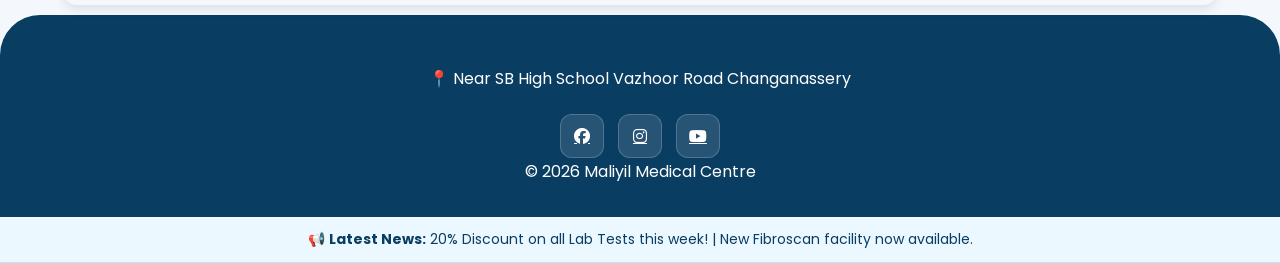
==== commit 2c8a4557: "Deploy dev to gh-pages [skip ci]" ====
--- a/dev/index.html
+++ b/dev/index.html
@@ -56,6 +56,8 @@
 
         <a href="services.html">Services</a>
 
+        <a href="#testimonials">Patient Voices</a>
+
         <a href="contact.html" class="btn-main">
           Book Appointment
         </a>
@@ -386,6 +388,86 @@
 
   </section>
 
+  <!-- VOICE OF PATIENTS (TESTIMONIALS) -->
+  <section class="testimonials" id="testimonials">
+    <div class="container">
+      <h2 class="section-title">Voice of Patients</h2>
+      <p class="testimonials-subtitle">
+        Read what our patients say about their experience and care at Maliyil Medical Centre.
+      </p>
+
+      <div class="testimonials-grid">
+        <!-- Testimonial 1 -->
+        <div class="testimonial-card">
+          <div>
+            <div class="testimonial-stars">
+              <i class="fa-solid fa-star"></i>
+              <i class="fa-solid fa-star"></i>
+              <i class="fa-solid fa-star"></i>
+              <i class="fa-solid fa-star"></i>
+              <i class="fa-solid fa-star"></i>
+            </div>
+            <p class="testimonial-text">
+              "Highly recommended for diabetic care. The doctor is extremely patient, explains everything clearly, and the 24/7 pharmacy is a lifesaver for night emergencies."
+            </p>
+          </div>
+          <div class="testimonial-user">
+            <div class="testimonial-avatar">TK</div>
+            <div class="testimonial-info">
+              <h4>Thomas Kurian</h4>
+              <span>Verified Patient | Changanassery</span>
+            </div>
+          </div>
+        </div>
+
+        <!-- Testimonial 2 -->
+        <div class="testimonial-card">
+          <div>
+            <div class="testimonial-stars">
+              <i class="fa-solid fa-star"></i>
+              <i class="fa-solid fa-star"></i>
+              <i class="fa-solid fa-star"></i>
+              <i class="fa-solid fa-star"></i>
+              <i class="fa-solid fa-star"></i>
+            </div>
+            <p class="testimonial-text">
+              "We have been visiting Maliyil Medical Centre for our family lab tests. The staff is very professional, reports are accurate, and the new Fibroscan facility is excellent."
+            </p>
+          </div>
+          <div class="testimonial-user">
+            <div class="testimonial-avatar">DN</div>
+            <div class="testimonial-info">
+              <h4>Deepa Nair</h4>
+              <span>Verified Patient | Kottayam</span>
+            </div>
+          </div>
+        </div>
+
+        <!-- Testimonial 3 -->
+        <div class="testimonial-card">
+          <div>
+            <div class="testimonial-stars">
+              <i class="fa-solid fa-star"></i>
+              <i class="fa-solid fa-star"></i>
+              <i class="fa-solid fa-star"></i>
+              <i class="fa-solid fa-star"></i>
+              <i class="fa-solid fa-star"></i>
+            </div>
+            <p class="testimonial-text">
+              "Booking an appointment through WhatsApp is so convenient! No long waiting queues. The doctor's treatment is highly effective, and the staff is very supportive."
+            </p>
+          </div>
+          <div class="testimonial-user">
+            <div class="testimonial-avatar">AJ</div>
+            <div class="testimonial-info">
+              <h4>Abraham Joseph</h4>
+              <span>Verified Patient | Thiruvalla</span>
+            </div>
+          </div>
+        </div>
+      </div>
+    </div>
+  </section>
 
   <!-- CONTACT QUICK -->
 
--- a/dev/style.css
+++ b/dev/style.css
@@ -360,6 +360,105 @@
   transform: translateY(-2px);
 }
 
+/* 7.5. TESTIMONIALS (VOICE OF PATIENTS) */
+.testimonials {
+  padding: 80px 0;
+  background: linear-gradient(180deg, var(--white) 0%, var(--bg-light) 100%);
+  position: relative;
+}
+
+.testimonials-subtitle {
+  text-align: center;
+  color: var(--text-muted);
+  max-width: 600px;
+  margin: -20px auto 40px;
+  font-size: 16px;
+}
+
+.testimonials-grid {
+  display: grid;
+  grid-template-columns: repeat(auto-fit, minmax(320px, 1fr));
+  gap: 30px;
+  margin-top: 20px;
+  padding-bottom: 30px;
+}
+
+.testimonial-card {
+  background: var(--white);
+  padding: 35px 30px;
+  border-radius: var(--radius);
+  box-shadow: var(--shadow-sm);
+  position: relative;
+  transition: var(--transition);
+  border: 1px solid rgba(10, 61, 98, 0.03);
+  display: flex;
+  flex-direction: column;
+  justify-content: space-between;
+}
+
+.testimonial-card:hover {
+  transform: translateY(-8px);
+  box-shadow: var(--shadow-lg);
+  border-color: rgba(24, 144, 255, 0.2);
+}
+
+.testimonial-card::before {
+  content: '"';
+  position: absolute;
+  top: 10px;
+  right: 25px;
+  font-size: 90px;
+  font-family: 'Georgia', serif;
+  color: rgba(24, 144, 255, 0.08);
+  line-height: 1;
+}
+
+.testimonial-stars {
+  color: #FFC107;
+  margin-bottom: 15px;
+  font-size: 14px;
+}
+
+.testimonial-text {
+  font-size: 15px;
+  color: var(--text-main);
+  line-height: 1.7;
+  margin-bottom: 25px;
+  font-style: italic;
+}
+
+.testimonial-user {
+  display: flex;
+  align-items: center;
+  gap: 15px;
+}
+
+.testimonial-avatar {
+  width: 48px;
+  height: 48px;
+  border-radius: 50%;
+  background: linear-gradient(135deg, var(--accent-blue), var(--primary-blue));
+  color: var(--white);
+  display: flex;
+  align-items: center;
+  justify-content: center;
+  font-weight: 600;
+  font-size: 16px;
+  box-shadow: 0 4px 10px rgba(24, 144, 255, 0.15);
+}
+
+.testimonial-info h4 {
+  font-size: 16px;
+  color: var(--primary-blue);
+  font-weight: 600;
+  margin-bottom: 2px;
+}
+
+.testimonial-info span {
+  font-size: 13px;
+  color: var(--text-muted);
+}
+
 /* 8. FOOTER & FLOAT */
 .footer {
   background: var(--primary-blue);
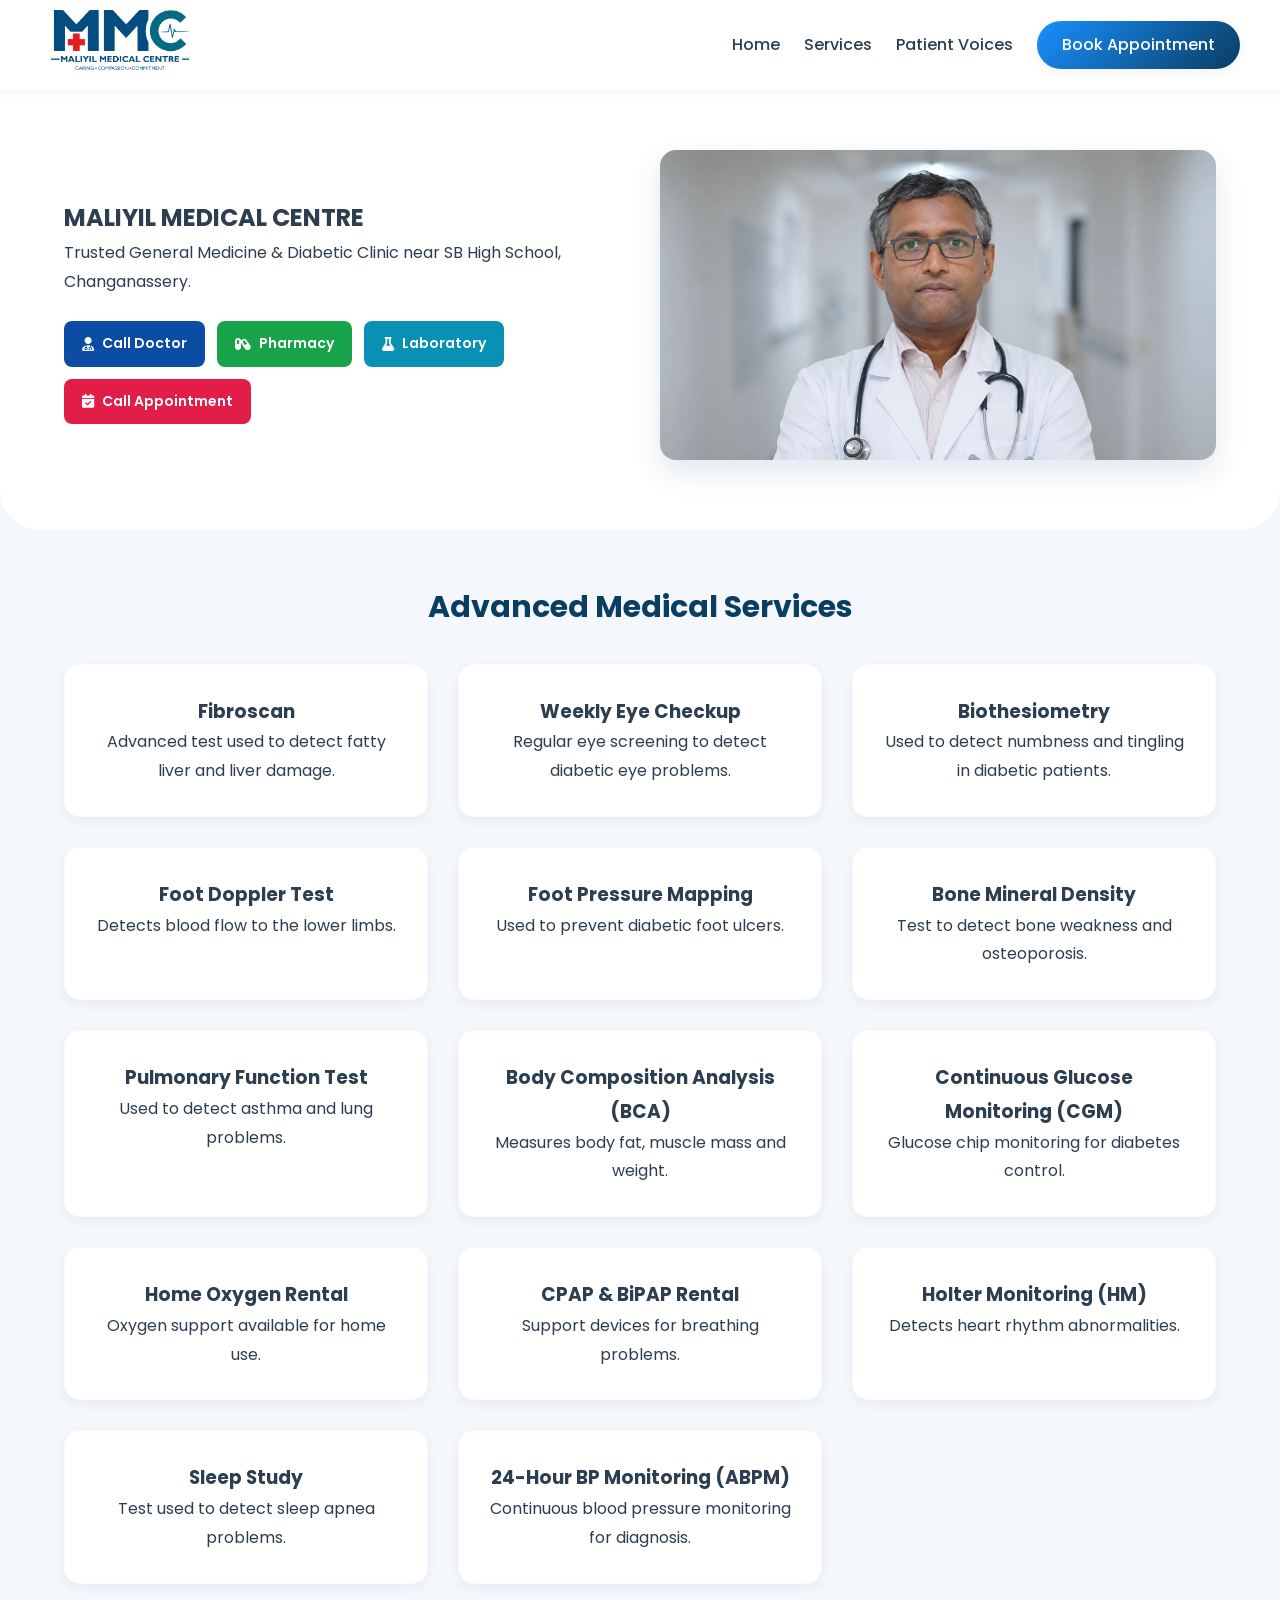
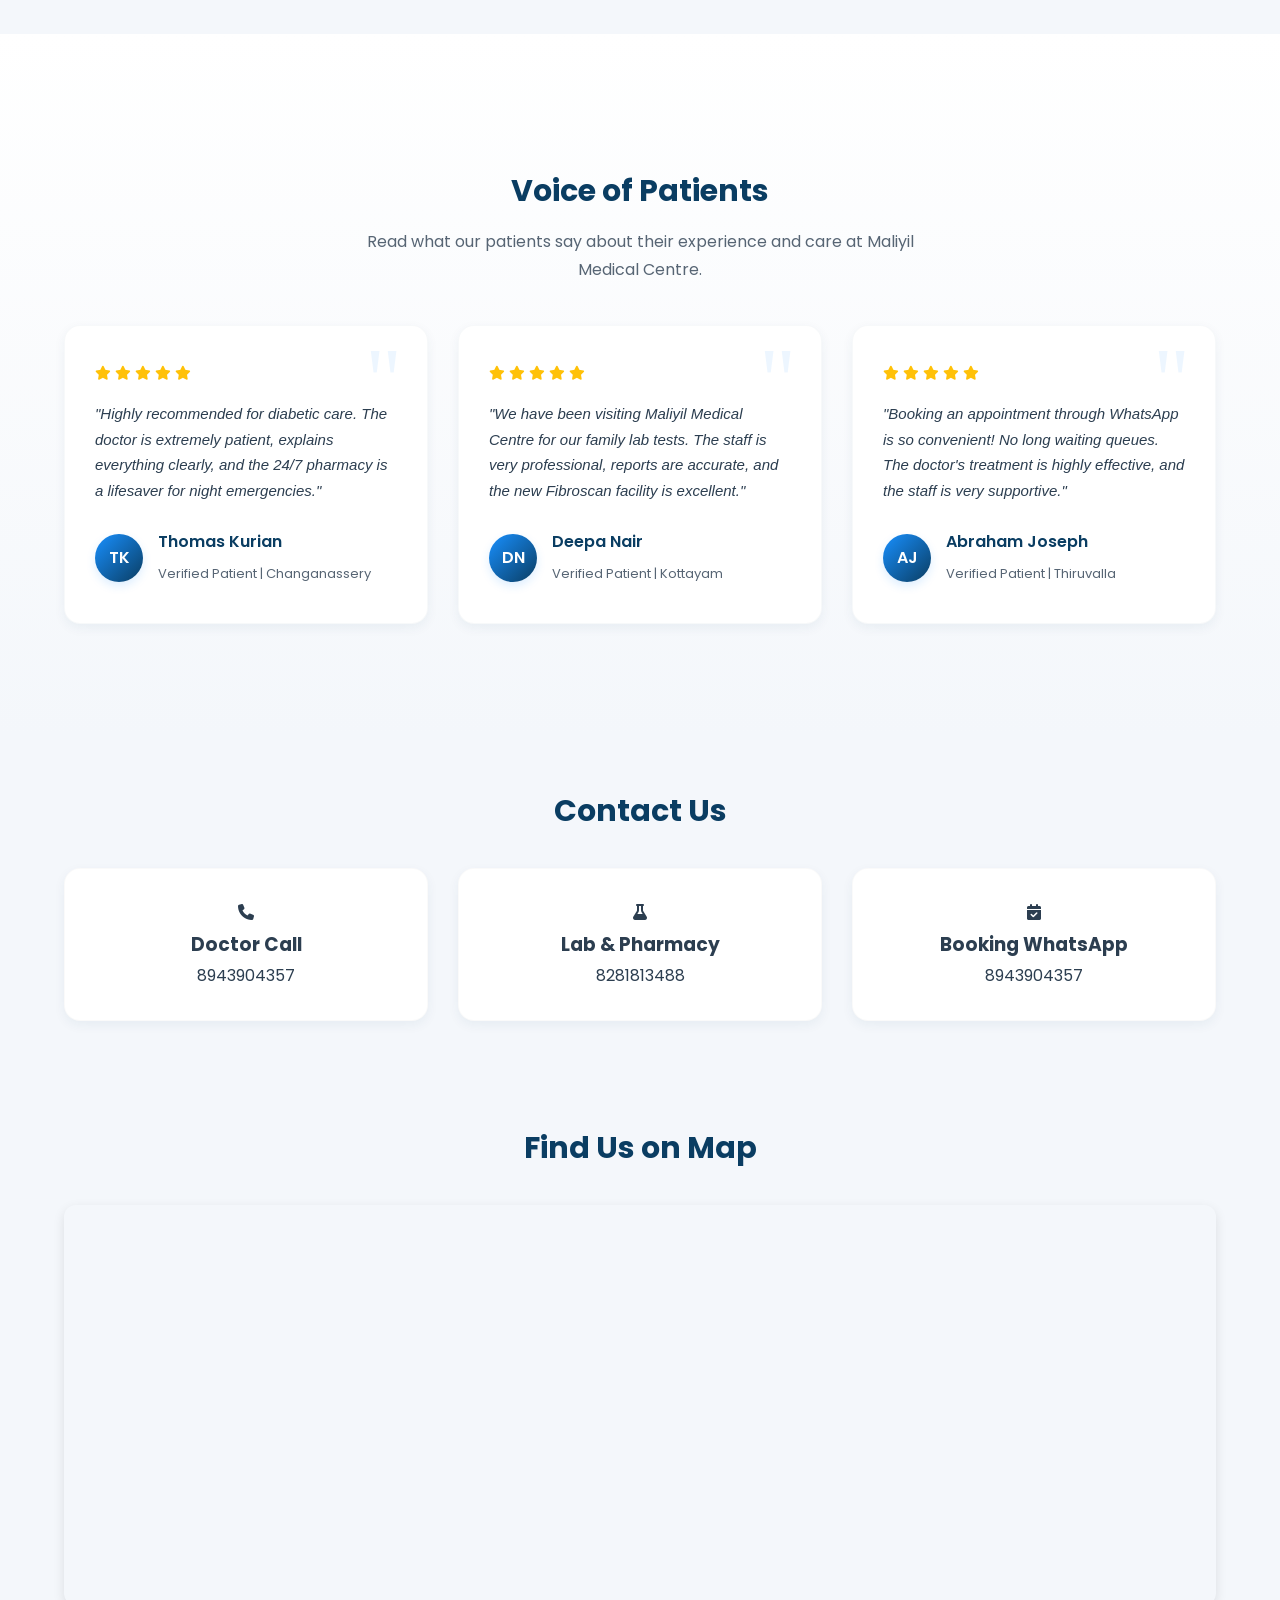
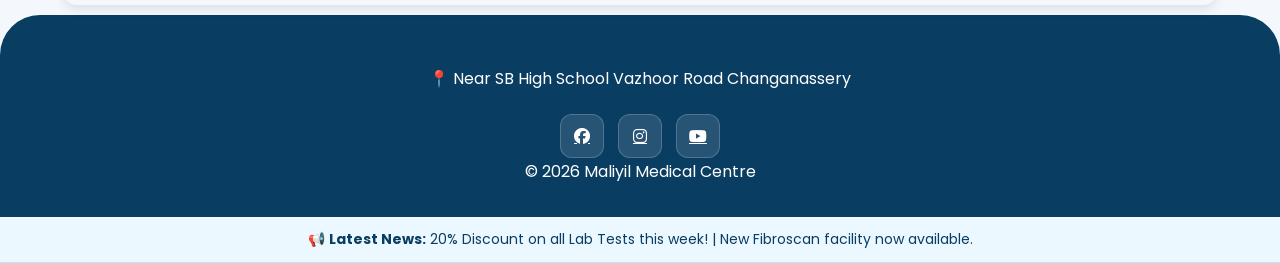
==== commit bdd92048: "Deploy dev to gh-pages [skip ci]" ====
--- a/dev/index.html
+++ b/dev/index.html
@@ -89,7 +89,7 @@
 
         <div class="hero-buttons">
 
-          <a href="tel:9447039929" class="call-btn doctor">
+          <a href="tel:8943904357" class="call-btn doctor">
             <i class="fa-solid fa-user-doctor"></i>
             Call Doctor
           </a>
@@ -104,7 +104,7 @@
             Laboratory
           </a>
 
-          <a href="tel:9447039929" class="call-btn appointment">
+          <a href="tel:8943904357" class="call-btn appointment">
 
             <i class="fa-solid fa-calendar-check"></i>
             Call Appointment
@@ -491,7 +491,7 @@
 
           <p>
 
-            9447039929
+            8943904357
 
           </p>
 
@@ -523,7 +523,7 @@
 
           <p>
 
-            9447039929
+            8943904357
 
           </p>
 
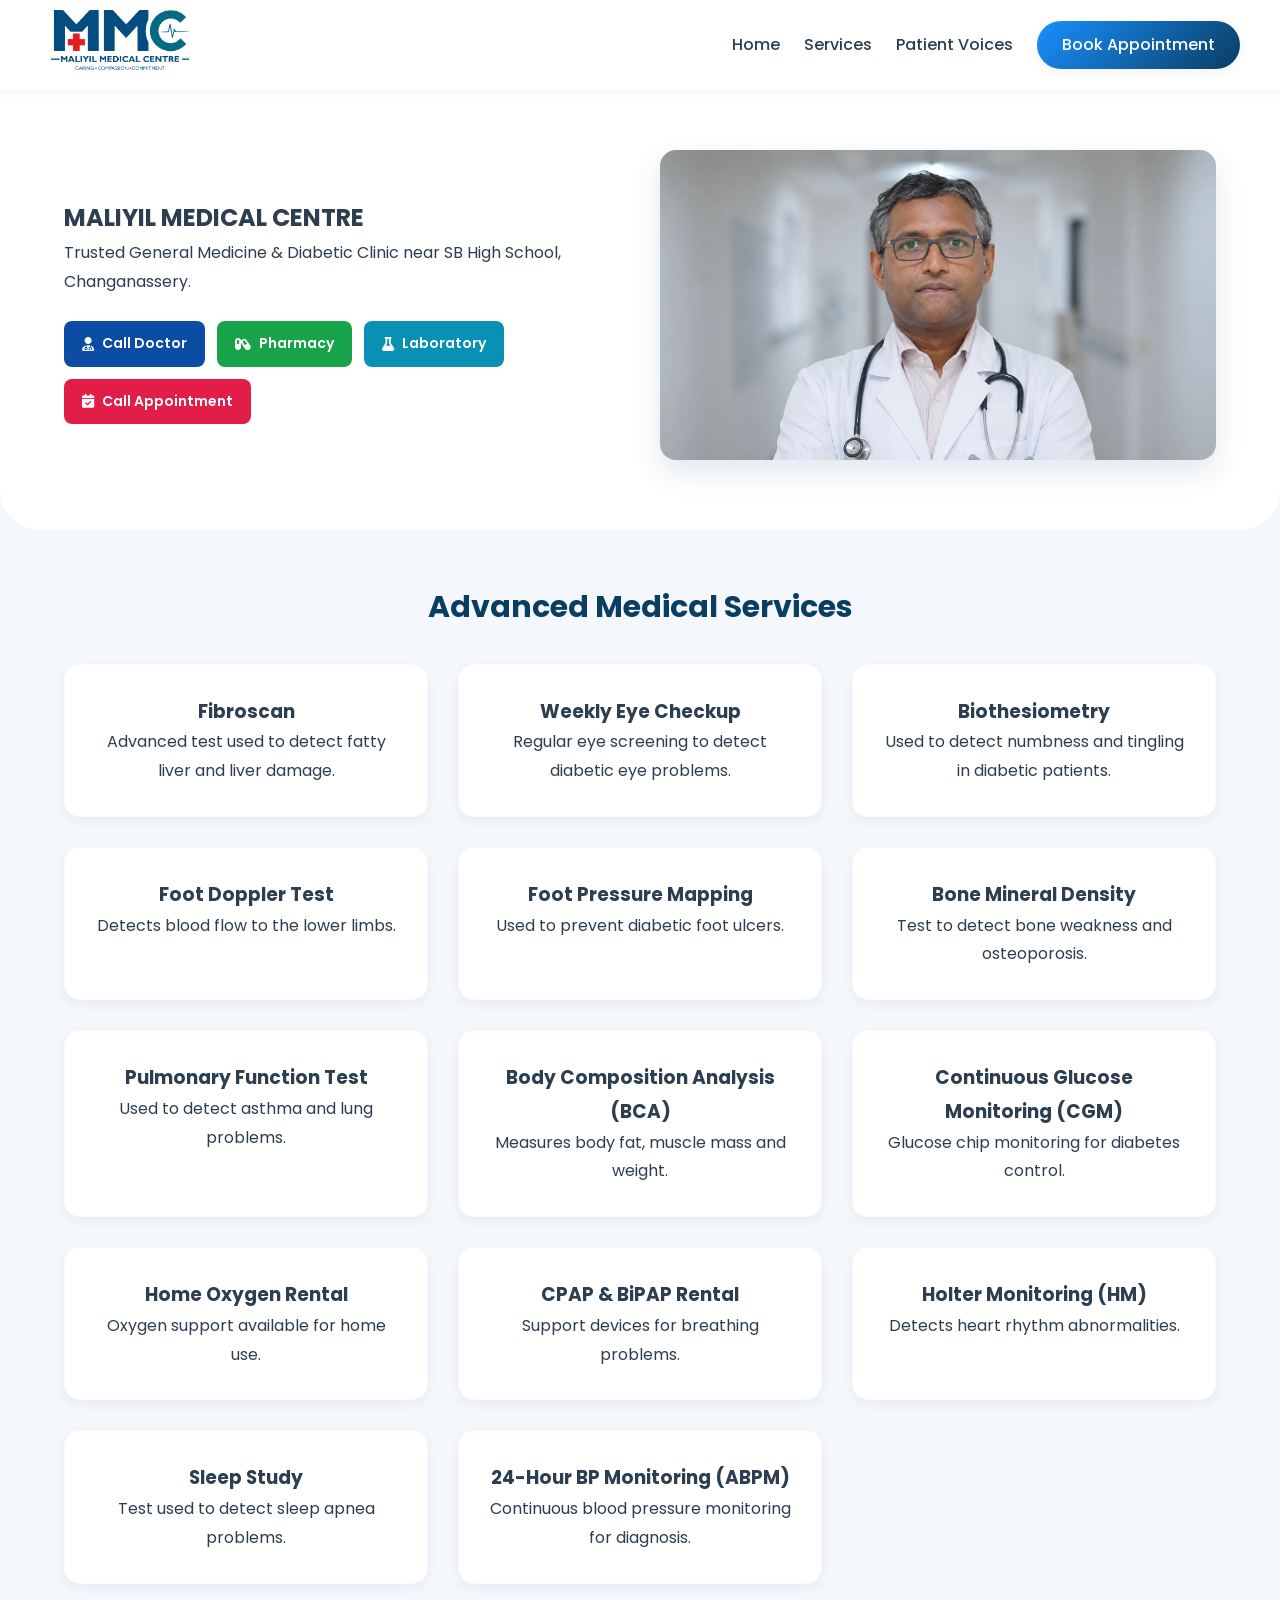
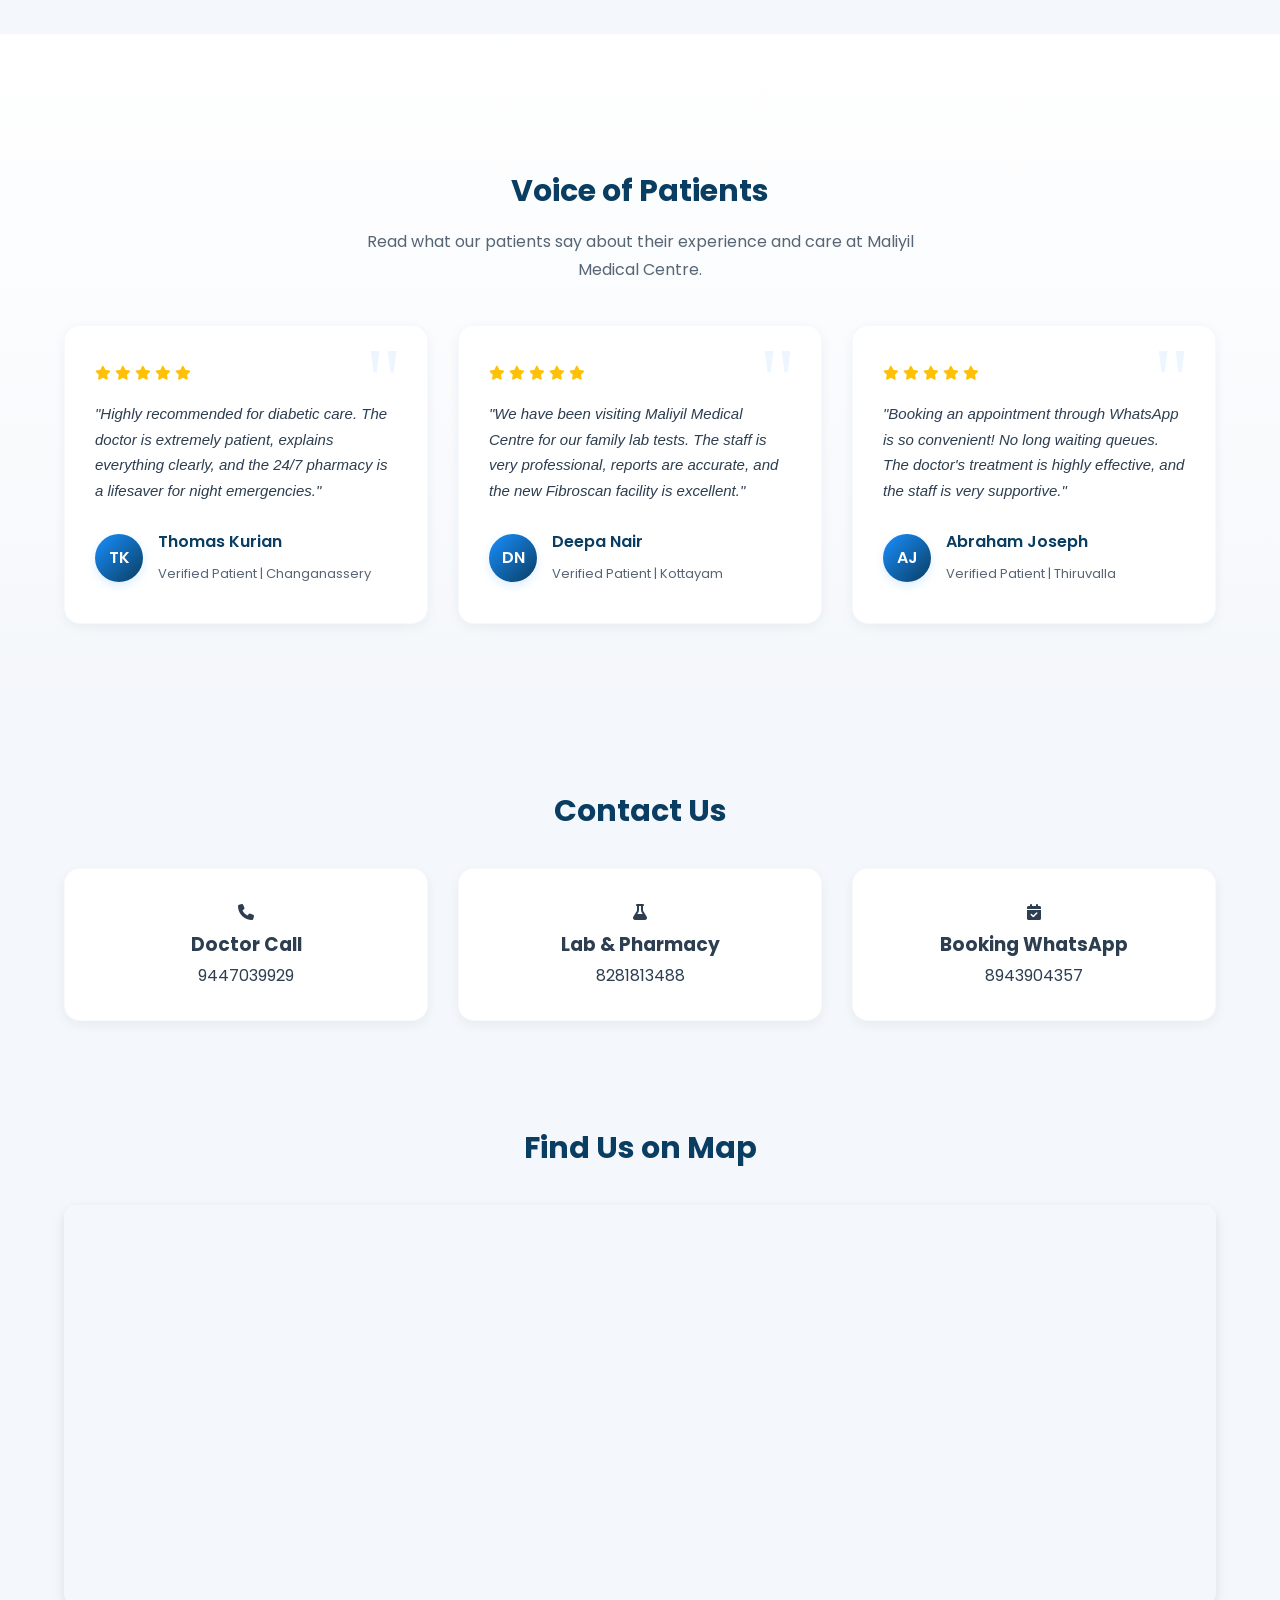
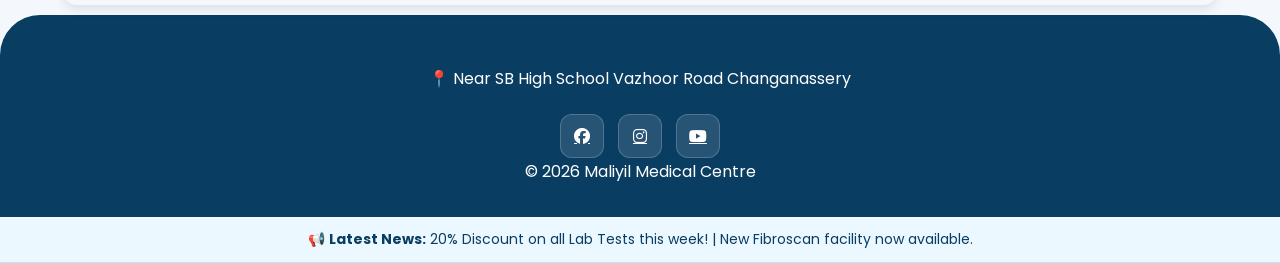
==== commit f9409456: "Deploy dev to gh-pages [skip ci]" ====
--- a/dev/index.html
+++ b/dev/index.html
@@ -89,7 +89,7 @@
 
         <div class="hero-buttons">
 
-          <a href="tel:8943904357" class="call-btn doctor">
+          <a href="tel:9447039929" class="call-btn doctor">
             <i class="fa-solid fa-user-doctor"></i>
             Call Doctor
           </a>
@@ -491,7 +491,7 @@
 
           <p>
 
-            8943904357
+            9447039929
 
           </p>
 
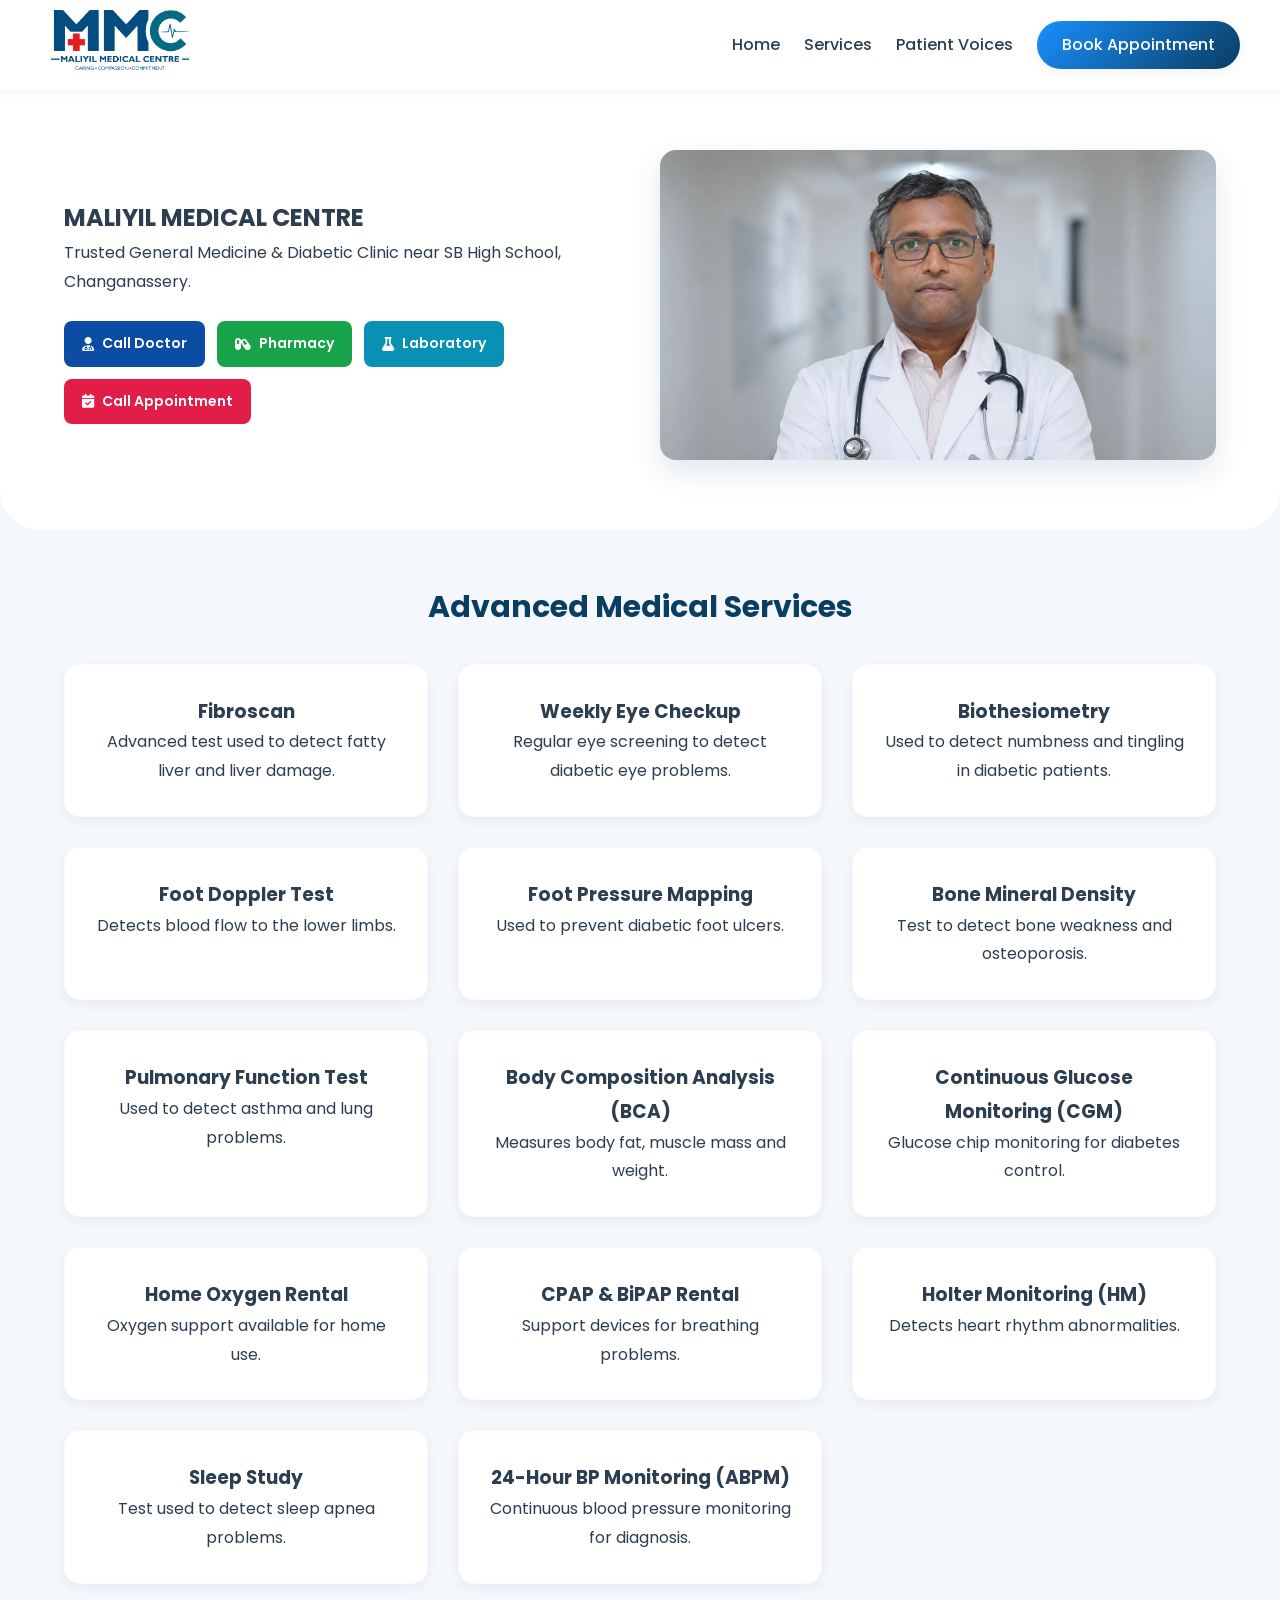
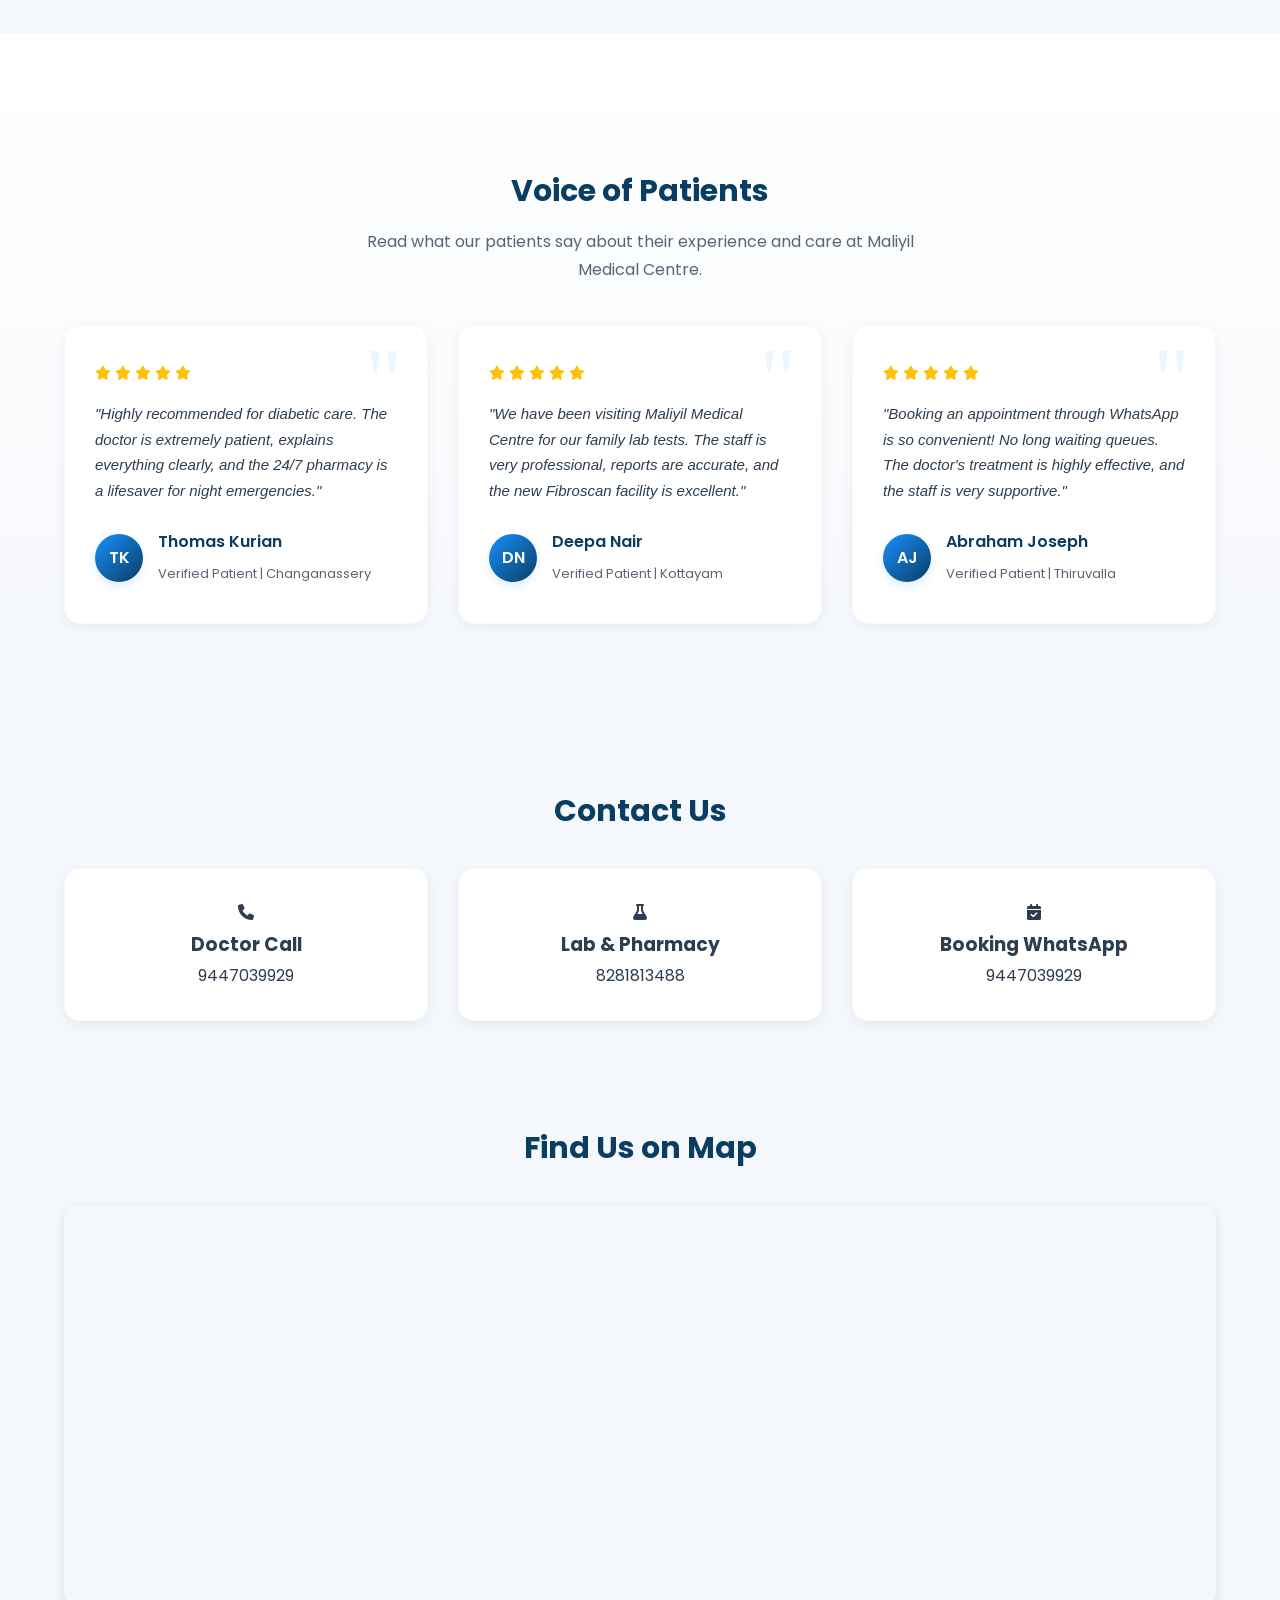
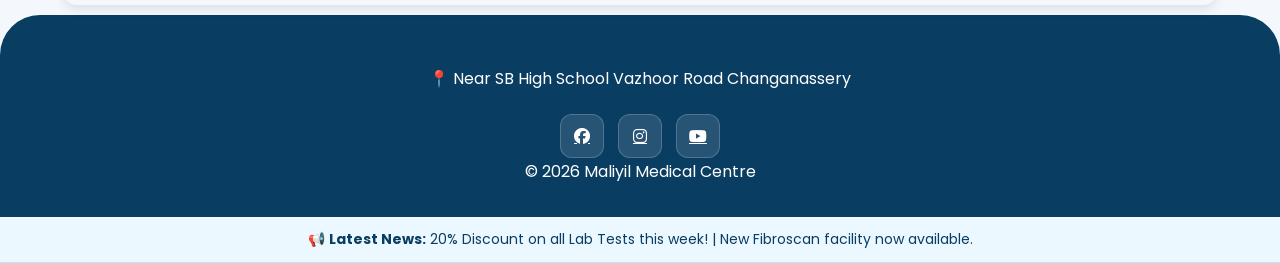
==== commit 5e3f8910: "Deploy dev to gh-pages [skip ci]" ====
--- a/dev/index.html
+++ b/dev/index.html
@@ -104,7 +104,7 @@
             Laboratory
           </a>
 
-          <a href="tel:8943904357" class="call-btn appointment">
+          <a href="tel:9447039929" class="call-btn appointment">
 
             <i class="fa-solid fa-calendar-check"></i>
             Call Appointment
@@ -523,7 +523,7 @@
 
           <p>
 
-            8943904357
+            9447039929
 
           </p>
 
